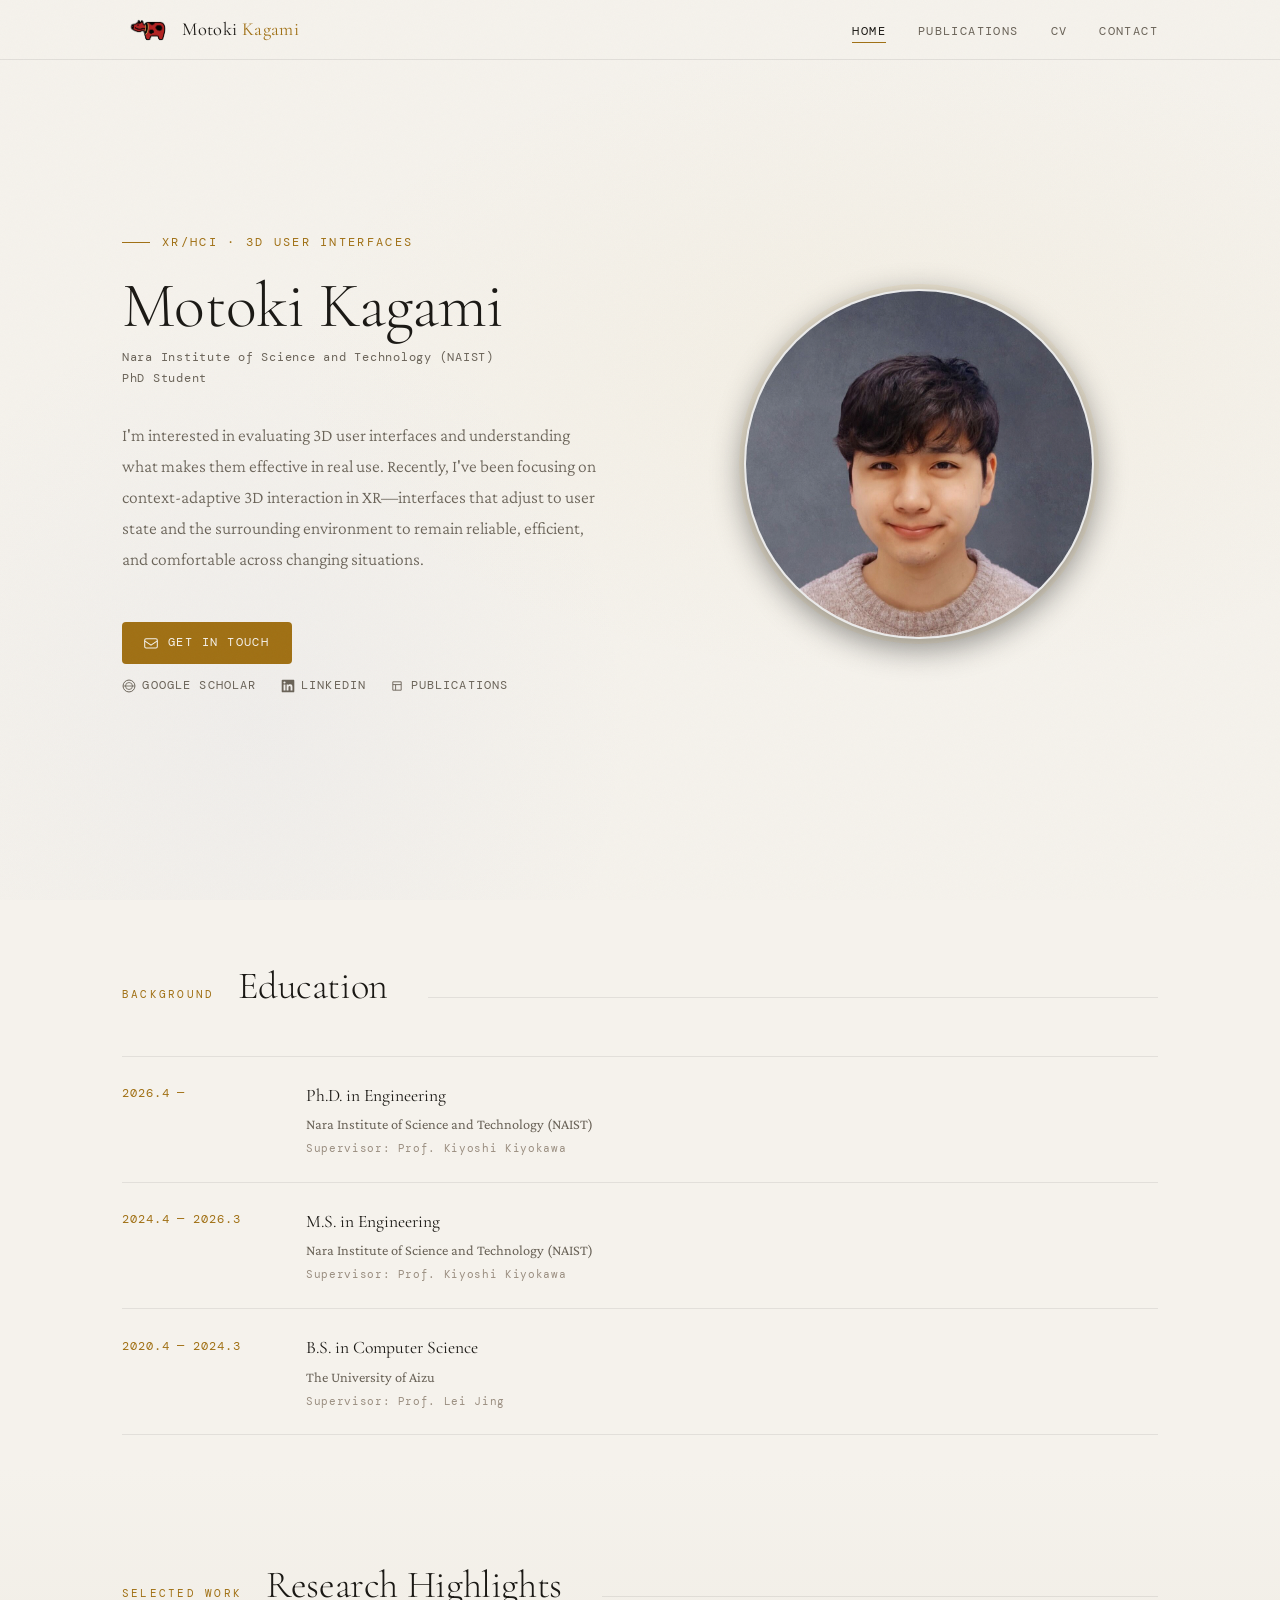
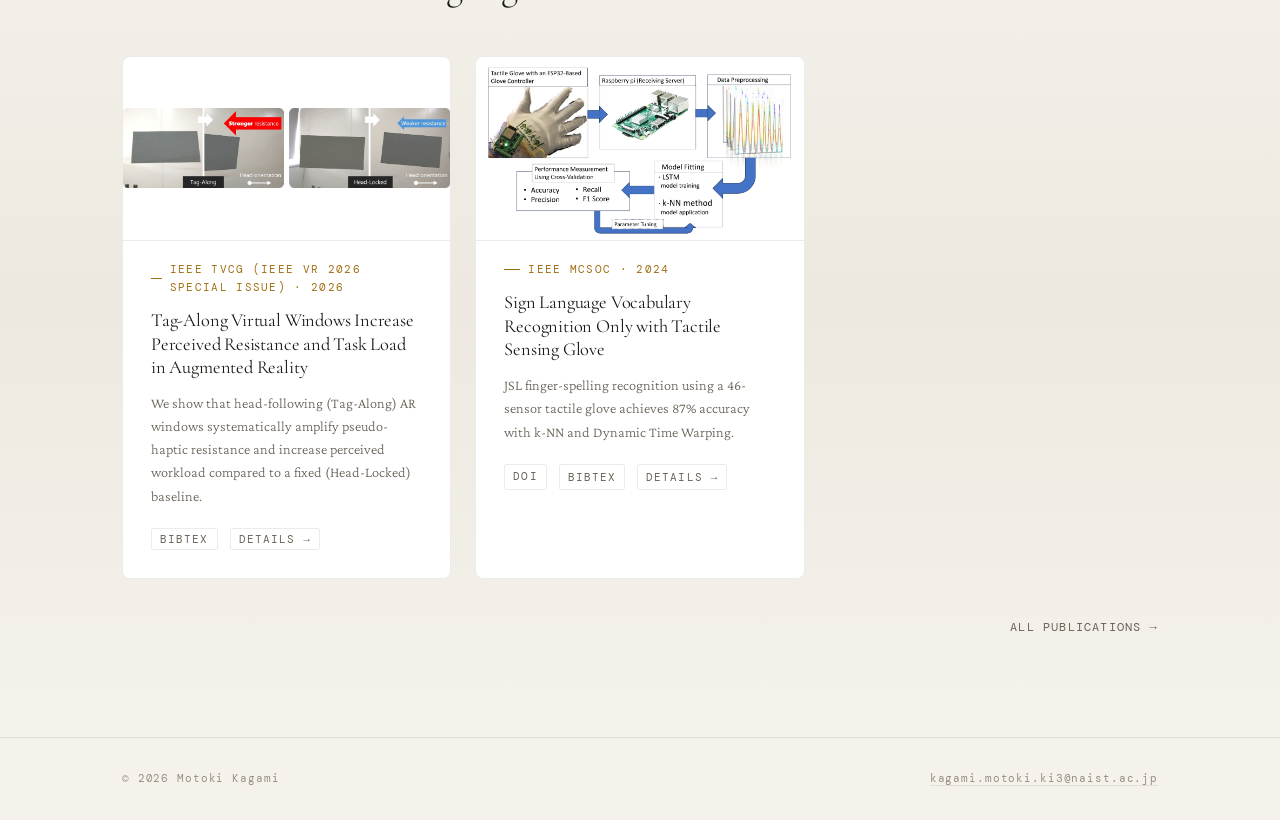
==== index.html @ 4aa6c788 "Add Education section and finalize site" ====
<!DOCTYPE html>
<html lang="en">
<head>
  <meta charset="UTF-8" />
  <meta name="viewport" content="width=device-width, initial-scale=1.0" />

  <title>Motoki Kagami | 3D UI Evaluation & Context-Adaptive XR</title>

  <!-- Primary SEO -->
  <meta
    name="description"
    content="Motoki Kagami — research interests in evaluating 3D user interfaces and designing context-adaptive interaction in XR based on user state and environment."
  />

  <!-- OGP -->
  <meta property="og:title" content="Motoki Kagami | 3D UI Evaluation & Context-Adaptive XR" />
  <meta
    property="og:description"
    content="Research interests in evaluating 3D user interfaces and designing context-adaptive interaction in XR, considering user state and environment."
  />
  <meta property="og:type" content="website" />
  <meta property="og:url" content="https://motokikagami.github.io/" />
  <meta property="og:image" content="https://motokikagami.github.io/og.png" />
  <meta property="og:site_name" content="Motoki Kagami" />

  <!-- Twitter -->
  <meta name="twitter:card" content="summary_large_image" />
  <meta name="twitter:title" content="Motoki Kagami | 3D UI & Context-Adaptive XR" />
  <meta
    name="twitter:description"
    content="3D user interface evaluation and context-adaptive interaction in XR."
  />
  <meta name="twitter:image" content="https://motokikagami.github.io/og.png" />

  <!-- Favicon -->
  <link rel="icon" href="cow_icon.png" />

  <link rel="stylesheet" href="css/style.css" />

  <style>
    /* ---- Circular portrait ---- */
    .hero-portrait-wrap {
      display: flex;
      flex-direction: column;
      align-items: center;
      gap: 1.25rem;
    }

    .portrait-circle {
      width: 350px;
      height: 350px;
      border-radius: 50%;
      overflow: hidden;
      border: 2px solid var(--c-border);
      box-shadow:
        0 0 0 5px rgba(201,168,76,0.10),
        0 8px 32px rgba(0,0,0,0.45);
      position: relative;
      background: var(--c-surface);
      flex-shrink: 0;
      transition: box-shadow 0.3s ease, transform 0.3s ease;
    }

    .portrait-circle:hover {
      box-shadow:
        0 0 0 5px rgba(201,168,76,0.25),
        0 16px 48px rgba(0,0,0,0.55);
      transform: translateY(-2px);
    }

    /* ベース顔写真 */
    .portrait-base {
      position: absolute;
      inset: 0;
      width: 100%;
      height: 100%;
      object-fit: cover;
      object-position: center 20%;
      display: block;
    }

    /* サイバーパンク overlay（マウス追従マスク） */
    .portrait-cyber {
      position: absolute;
      inset: 0;
      pointer-events: none;
      opacity: 0;
      transition: opacity 0.2s ease;
      -webkit-mask-image: radial-gradient(circle 100px at 50% 50%, black 20%, transparent 75%);
              mask-image: radial-gradient(circle 100px at 50% 50%, black 20%, transparent 75%);
    }

    .portrait-cyber img {
      width: 100%;
      height: 100%;
      object-fit: cover;
      object-position: center 20%;
      display: block;
    }

    .portrait-circle:hover .portrait-cyber {
      opacity: 1;
    }

    /* ホバー時に内側に青いグロー */
    .portrait-circle::after {
      content: '';
      position: absolute;
      inset: 0;
      border-radius: 50%;
      box-shadow: inset 0 0 0px rgba(0, 150, 255, 0.0);
      transition: box-shadow 0.3s ease;
      pointer-events: none;
      z-index: 3;
    }
    .portrait-circle:hover::after {
      box-shadow: inset 0 0 35px rgba(0, 150, 255, 0.30);
    }

    /* Placeholder（portrait.jpg 配置後は削除） */
    .portrait-placeholder {
      position: absolute;
      inset: 0;
      display: flex;
      flex-direction: column;
      align-items: center;
      justify-content: center;
      gap: 0.5rem;
      background: linear-gradient(135deg, var(--c-bg-3) 0%, var(--c-surface) 100%);
      padding: 1.5rem;
    }

    /* 名前バッジ */
    .portrait-badge {
      text-align: center;
    }

    .portrait-badge-name {
      font-family: var(--font-display);
      font-size: 1rem;
      font-weight: 400;
      color: var(--c-white);
      letter-spacing: 0.02em;
      line-height: 1.3;
    }

    .portrait-badge-role {
      font-family: var(--font-mono);
      font-size: 0.65rem;
      letter-spacing: 0.14em;
      text-transform: uppercase;
      color: var(--c-gold);
      margin-top: 0.25rem;
    }

    .hero-visual {
      display: flex;
      align-items: center;
      justify-content: center;
    }

    @media (max-width: 900px) {
      .portrait-circle {
        width: 230px;
        height: 230px;
      }
    }

    @media (prefers-reduced-motion: reduce) {
      .portrait-circle { transition: none; }
      .portrait-circle:hover { transform: none; }
      .portrait-cyber { transition: none; }
    }
  </style>
</head>
<body>

<!-- =============== NAV =============== -->
<nav class="nav" role="navigation" aria-label="Main navigation">
  <div class="nav-inner">
    <a href="index.html" class="nav-logo">
      <img src="cow_icon.png" alt="" class="nav-logo-icon" />
      Motoki&nbsp;<span>Kagami</span>
    </a>
    <ul class="nav-links" id="nav-links">
      <li><a href="index.html">Home</a></li>
      <li><a href="publications.html">Publications</a></li>
      <li><a href="cv.html">CV</a></li>
      <li><a href="contact.html">Contact</a></li>
    </ul>
    <button class="nav-menu-btn" id="nav-menu-btn" aria-label="Toggle menu" aria-expanded="false">
      <span></span><span></span><span></span>
    </button>
  </div>
</nav>

<!-- =============== HERO =============== -->
<section class="hero" aria-label="Introduction">
  <div class="hero-bg" aria-hidden="true"></div>
  <div class="container">
    <div class="hero-grid">

      <!-- LEFT: Text -->
      <div class="hero-text">
        <p class="hero-eyebrow fade-in">XR/HCI · 3D User Interfaces</p>
        <h1 class="hero-name fade-in">Motoki Kagami</h1>
        <p class="hero-affil fade-in">Nara Institute of Science and Technology (NAIST) <br> PhD Student</p>

        <p class="hero-summary fade-in">
          I'm interested in evaluating 3D user interfaces and understanding what makes them effective in real use.
          Recently, I've been focusing on context-adaptive 3D interaction in XR—interfaces that adjust to user state
          and the surrounding environment to remain reliable, efficient, and comfortable across changing situations.
        </p>

        <!-- CTA -->
        <div class="hero-cta fade-in">
          <a href="mailto:kagami.motoki.ki3@naist.ac.jp" class="cta-primary">
            <svg width="14" height="14" viewBox="0 0 20 20" fill="none" aria-hidden="true">
              <rect x="1" y="4" width="18" height="13" rx="2" stroke="currentColor" stroke-width="1.5"/>
              <path d="M1 7l9 6 9-6" stroke="currentColor" stroke-width="1.5"/>
            </svg>
            Get in touch
          </a>
          <div class="cta-secondary">
            <a href="https://scholar.google.com/citations?user=yOV3dOUAAAAJ&hl=ja" target="_blank" rel="noopener" class="cta-link">
              <svg width="14" height="14" viewBox="0 0 20 20" fill="none" aria-hidden="true">
                <circle cx="10" cy="10" r="8.5" stroke="currentColor" stroke-width="1.4"/>
                <path d="M10 5a5 5 0 0 1 0 10M10 5a5 5 0 0 0 0 10M2 10h16" stroke="currentColor" stroke-width="1.2"/>
              </svg>
              Google Scholar
            </a>
            <a href="https://www.linkedin.com/in/motoki-kagami-630957177/" target="_blank" rel="noopener" class="cta-link">
              <svg width="14" height="14" viewBox="0 0 20 20" fill="currentColor" aria-hidden="true">
                <path d="M16.338 16.338H13.67V12.16c0-.995-.017-2.277-1.387-2.277-1.39 0-1.601 1.086-1.601 2.207v4.248H8.014v-8.59h2.559v1.174h.037c.356-.675 1.227-1.387 2.526-1.387 2.703 0 3.203 1.779 3.203 4.092v4.711zM5.005 6.575a1.548 1.548 0 1 1 0-3.097 1.548 1.548 0 0 1 0 3.097zm1.337 9.763H3.667v-8.59h2.675v8.59zM17.668 1H2.328C1.595 1 1 1.581 1 2.298v15.403C1 18.418 1.595 19 2.328 19h15.34c.734 0 1.332-.582 1.332-1.299V2.298C19 1.581 18.402 1 17.668 1z"/>
              </svg>
              LinkedIn
            </a>
            <a href="publications.html" class="cta-link">
              <svg width="14" height="14" viewBox="0 0 20 20" fill="none" aria-hidden="true">
                <path d="M4 4h12v12H4zM4 8h12M8 8v8" stroke="currentColor" stroke-width="1.3"/>
              </svg>
              Publications
            </a>
          </div>
        </div>
      </div>

      <!-- RIGHT: Portrait photo (circular) -->
      <div class="hero-visual fade-in">
        <div class="hero-portrait-wrap">
          <div class="portrait-circle" id="portrait-circle">

            <!-- ベース顔写真 (portrait.jpg をルートに配置) -->
            <img
              class="portrait-base"
              src="portrait.jpg"
              alt="Motoki Kagami"
              loading="eager"
            />

            <!-- サイバーパンク overlay -->
            <div class="portrait-cyber" id="portrait-cyber" aria-hidden="true">
              <img src="cyberpank.png" alt="" loading="lazy" />
            </div>

          </div>

          
        </div>
      </div>

    </div>
  </div>
</section>

<!-- =============== EDUCATION =============== -->
<section style="padding: 4rem 0 0;" aria-labelledby="education-title">
  <div class="container">
    <div class="section-header fade-in">
      <span class="section-label">Background</span>
      <h2 class="section-title" id="education-title">Education</h2>
      <div class="section-divider" aria-hidden="true"></div>
    </div>

    <div class="edu-list fade-in">

      <div class="edu-item">
        <div class="edu-period">2026.4 —</div>
        <div class="edu-body">
          <p class="edu-degree">Ph.D. in Engineering</p>
          <p class="edu-school">Nara Institute of Science and Technology (NAIST)</p>
          <p class="edu-advisor">Supervisor: Prof. Kiyoshi Kiyokawa</p>
        </div>
      </div>

      <div class="edu-item">
        <div class="edu-period">2024.4 — 2026.3</div>
        <div class="edu-body">
          <p class="edu-degree">M.S. in Engineering</p>
          <p class="edu-school">Nara Institute of Science and Technology (NAIST)</p>
          <p class="edu-advisor">Supervisor: Prof. Kiyoshi Kiyokawa</p>
        </div>
      </div>

      <div class="edu-item">
        <div class="edu-period">2020.4 — 2024.3</div>
        <div class="edu-body">
          <p class="edu-degree">B.S. in Computer Science</p>
          <p class="edu-school">The University of Aizu</p>
          <p class="edu-advisor">Supervisor: Prof. Lei Jing</p>
        </div>
      </div>

    </div>
  </div>
</section>

<!-- =============== HIGHLIGHTS =============== -->
<section class="highlights" aria-labelledby="highlights-title">
  <div class="container">
    <div class="section-header fade-in">
      <span class="section-label">Selected Work</span>
      <h2 class="section-title" id="highlights-title">Research Highlights</h2>
      <div class="section-divider" aria-hidden="true"></div>
    </div>
    <div class="highlight-grid" id="highlights-grid" role="list">
      <!-- Dynamically rendered by home.js -->
    </div>
    <div style="text-align:right;margin-top:2rem;" class="fade-in">
      <a href="publications.html" class="cta-link" style="font-size:0.75rem">
        All publications →
      </a>
    </div>
  </div>
</section>

<!-- =============== MODAL =============== -->
<div id="modal-overlay" class="modal-overlay" role="dialog" aria-modal="true" aria-label="Publication details">
  <div id="modal" class="modal">
    <!-- Filled by JS -->
  </div>
</div>

<!-- =============== FOOTER =============== -->
<footer class="footer">
  <div class="container">
    <div class="footer-inner">
      <p class="footer-copy">© 2026 Motoki Kagami</p>
      <p class="footer-copy">
        <a href="mailto:kagami.motoki.ki3@naist.ac.jp" style="color:inherit;border-bottom:1px solid var(--c-border)">
          kagami.motoki.ki3@naist.ac.jp
        </a>
      </p>
    </div>
  </div>
</footer>

<!-- =============== SCRIPTS =============== -->
<script>
  const SITE_CONFIG = {
    name: "Motoki Kagami",
    affiliation: "Nara Institute of Science and Technology (NAIST)",
    email: "kagami.motoki.ki3@naist.ac.jp",
    scholar: "https://scholar.google.com/citations?user=yOV3dOUAAAAJ&hl=ja",
    linkedin: "https://www.linkedin.com/in/motoki-kagami-630957177/",
    twitter: "https://x.com/aizu_love_1901",
    siteUrl: "https://motokikagami.github.io/",
    ogImage: "https://motokikagami.github.io/og.png",
  };
</script>

<script>
  fetch('data/publications.json')
    .then(r => r.json())
    .then(data => {
      window.PUBLICATIONS = data;
      document.dispatchEvent(new Event('publications-loaded'));
    })
    .catch(() => {
      document.dispatchEvent(new Event('publications-loaded'));
    });
</script>

<script src="js/main.js"></script>
<script src="js/home.js"></script>

<script>
  document.addEventListener('publications-loaded', () => {
    if (typeof renderHighlights === 'function') renderHighlights();
  });
</script>

<!-- サイバーパンク hover エフェクト -->
<script>
  (function () {
    const circle = document.getElementById('portrait-circle');
    const cyber  = document.getElementById('portrait-cyber');
    if (!circle || !cyber) return;

    // prefers-reduced-motion ならエフェクトなし
    if (window.matchMedia('(prefers-reduced-motion: reduce)').matches) return;

    // ---- チューニング用パラメーター ----
    const RADIUS    = 200;  // 見える円の半径(px)。大きくすると広く見える
    const HARD_STOP =  20;  // くっきり見える中心部(%。小さいほど芯がシャープ)
    const SOFT_STOP =  75;  // ぼかしが消えるまでの範囲(%)
    // ------------------------------------

    circle.addEventListener('mousemove', (e) => {
      const rect = circle.getBoundingClientRect();
      const x = ((e.clientX - rect.left) / rect.width  * 100).toFixed(2);
      const y = ((e.clientY - rect.top)  / rect.height * 100).toFixed(2);

      const mask =
        `radial-gradient(circle ${RADIUS}px at ${x}% ${y}%, black ${HARD_STOP}%, transparent ${SOFT_STOP}%)`;
      cyber.style.webkitMaskImage = mask;
      cyber.style.maskImage       = mask;
    });

    circle.addEventListener('mouseenter', () => {
      cyber.style.opacity = '1';
    });

    circle.addEventListener('mouseleave', () => {
      cyber.style.opacity = '0';
    });
  })();
</script>

</body>
</html>
---- css/style.css ----
/* ===================================================
   RESEARCHER PORTFOLIO — DESIGN SYSTEM
   Aesthetic: Refined Academic / Editorial Luxury
   =================================================== */

@import url('https://fonts.googleapis.com/css2?family=Cormorant+Garamond:ital,wght@0,300;0,400;0,600;1,300;1,400&family=DM+Mono:wght@300;400&family=Crimson+Pro:ital,wght@0,300;0,400;0,500;1,300;1,400&display=swap');

/* ---- CSS Variables ---- */
:root {
  --c-bg:           #0d0f14;
  --c-bg-2:         #13161d;
  --c-bg-3:         #1a1e28;
  --c-surface:      #1e2330;
  --c-border:       rgba(255,255,255,0.08);
  --c-border-hover: rgba(201,168,76,0.35);
  --c-text:         #e8e4dc;
  --c-text-muted:   #8a8577;
  --c-text-dim:     #5a5650;
  --c-gold:         #c9a84c;
  --c-gold-light:   #e4c67a;
  --c-gold-dim:     rgba(201,168,76,0.15);
  --c-white:        #f5f2ec;

  --font-display:   'Cormorant Garamond', Georgia, serif;
  --font-body:      'Crimson Pro', Georgia, serif;
  --font-mono:      'DM Mono', 'Courier New', monospace;

  --radius:         4px;
  --radius-lg:      8px;
  --shadow-card:    0 2px 16px rgba(0,0,0,0.4), 0 1px 4px rgba(0,0,0,0.3);
  --shadow-card-hover: 0 12px 40px rgba(0,0,0,0.6), 0 4px 16px rgba(201,168,76,0.1);
  --transition:     0.25s cubic-bezier(0.4,0,0.2,1);

  --max-w: 1100px;
  --nav-h: 60px;
}

/* Light mode (optional toggle — defaults dark) */
@media (prefers-color-scheme: light) {
  :root {
    --c-bg:           #f5f2ec;
    --c-bg-2:         #ede9e0;
    --c-bg-3:         #e5e0d5;
    --c-surface:      #ffffff;
    --c-border:       rgba(0,0,0,0.08);
    --c-border-hover: rgba(160,112,20,0.3);
    --c-text:         #1a1814;
    --c-text-muted:   #6a6358;
    --c-text-dim:     #9a8e80;
    --c-gold:         #a07014;
    --c-gold-light:   #c49020;
    --c-gold-dim:     rgba(160,112,20,0.1);
    --c-white:        #1a1814;
    --shadow-card:    0 2px 12px rgba(0,0,0,0.08), 0 1px 3px rgba(0,0,0,0.05);
    --shadow-card-hover: 0 12px 40px rgba(0,0,0,0.12), 0 4px 16px rgba(160,112,20,0.08);
  }
}

/* ---- Reset & Base ---- */
*, *::before, *::after { box-sizing: border-box; margin: 0; padding: 0; }

html {
  scroll-behavior: smooth;
  -webkit-font-smoothing: antialiased;
  -moz-osx-font-smoothing: grayscale;
}

body {
  background-color: var(--c-bg);
  color: var(--c-text);
  font-family: var(--font-body);
  font-size: 18px;
  line-height: 1.65;
  min-height: 100vh;
}

/* Static noise texture */
body::before {
  content: '';
  position: fixed;
  inset: 0;
  pointer-events: none;
  z-index: 9999;
  opacity: 0.028;
  background-image: url("data:image/svg+xml,%3Csvg viewBox='0 0 256 256' xmlns='http://www.w3.org/2000/svg'%3E%3Cfilter id='noise'%3E%3CfeTurbulence type='fractalNoise' baseFrequency='0.9' numOctaves='4' stitchTiles='stitch'/%3E%3C/filter%3E%3Crect width='100%25' height='100%25' filter='url(%23noise)'/%3E%3C/svg%3E");
  background-size: 180px 180px;
  background-repeat: repeat;
}

img { max-width: 100%; height: auto; display: block; }
a { color: inherit; text-decoration: none; }
button { cursor: pointer; font-family: inherit; border: none; background: none; }

/* ---- Typography ---- */
h1, h2, h3, h4 {
  font-family: var(--font-display);
  font-weight: 400;
  letter-spacing: -0.01em;
  line-height: 1.15;
}
.mono { font-family: var(--font-mono); font-size: 0.75em; letter-spacing: 0.06em; }

/* ---- Layout ---- */
.container {
  width: 100%;
  max-width: var(--max-w);
  margin: 0 auto;
  padding: 0 2rem;
}

/* ---- Navigation ---- */
.nav {
  position: fixed;
  top: 0; left: 0; right: 0;
  z-index: 100;
  height: var(--nav-h);
  display: flex;
  align-items: center;
  background: rgba(13,15,20,0.82);
  backdrop-filter: blur(16px) saturate(1.4);
  -webkit-backdrop-filter: blur(16px) saturate(1.4);
  border-bottom: 1px solid var(--c-border);
  transition: background var(--transition);
}

@media (prefers-color-scheme: light) {
  .nav { background: rgba(245,242,236,0.88); }
}

.nav-inner {
  width: 100%;
  max-width: var(--max-w);
  margin: 0 auto;
  padding: 0 2rem;
  display: flex;
  align-items: center;
  justify-content: space-between;
}

.nav-logo {
  font-family: var(--font-display);
  font-size: 1.15rem;
  font-weight: 400;
  color: var(--c-text);
  letter-spacing: 0.02em;
  display: flex;        /* ← 追加 */
  align-items: center;  /* ← 追加 */
}
.nav-logo span {
  color: var(--c-gold);
}

.nav-logo-icon {
  width: 54px;
  height: 54px;
  object-fit: contain;
  vertical-align: middle;
  margin-right: 0.4rem;
  
}
.nav-links {
  display: flex;
  gap: 2rem;
  list-style: none;
}

.nav-links a {
  font-family: var(--font-mono);
  font-size: 0.72rem;
  font-weight: 400;
  letter-spacing: 0.12em;
  text-transform: uppercase;
  color: var(--c-text-muted);
  transition: color var(--transition);
  position: relative;
  padding-bottom: 2px;
}
.nav-links a::after {
  content: '';
  position: absolute;
  bottom: -2px; left: 0; right: 100%;
  height: 1px;
  background: var(--c-gold);
  transition: right var(--transition);
}
.nav-links a:hover { color: var(--c-text); }
.nav-links a:hover::after,
.nav-links a.active::after { right: 0; }
.nav-links a.active { color: var(--c-text); }

.nav-menu-btn {
  display: none;
  flex-direction: column;
  gap: 5px;
  padding: 4px;
}
.nav-menu-btn span {
  display: block;
  width: 22px; height: 1.5px;
  background: var(--c-text);
  transition: var(--transition);
}

/* ---- Hero Section ---- */
.hero {
  min-height: 100vh;
  padding-top: calc(var(--nav-h) + 4rem);
  padding-bottom: 6rem;
  display: flex;
  align-items: center;
  position: relative;
  overflow: hidden;
}

.hero-bg {
  position: absolute;
  inset: 0;
  background:
    radial-gradient(ellipse 80% 60% at 70% 40%, rgba(201,168,76,0.05) 0%, transparent 60%),
    radial-gradient(ellipse 50% 80% at 20% 80%, rgba(100,120,200,0.04) 0%, transparent 60%);
}

.hero-grid {
  display: grid;
  grid-template-columns: 1fr 1fr;
  gap: 5rem;
  align-items: center;
  width: 100%;
}

.hero-text {
  will-change: transform;
  position: relative;
  z-index: 2;
}

.hero-eyebrow {
  font-family: var(--font-mono);
  font-size: 0.72rem;
  letter-spacing: 0.2em;
  text-transform: uppercase;
  color: var(--c-gold);
  margin-bottom: 1.25rem;
  display: flex;
  align-items: center;
  gap: 0.75rem;
}
.hero-eyebrow::before {
  content: '';
  display: inline-block;
  width: 28px; height: 1px;
  background: var(--c-gold);
}

.hero-name {
  font-size: clamp(2.8rem, 5vw, 4.5rem);
  font-weight: 300;
  color: var(--c-white);
  line-height: 1.05;
  margin-bottom: 0.5rem;
}

.hero-affil {
  font-family: var(--font-mono);
  font-size: 0.78rem;
  color: var(--c-text-muted);
  letter-spacing: 0.06em;
  margin-bottom: 2rem;
}

.hero-summary {
  font-size: 1.1rem;
  color: var(--c-text-muted);
  line-height: 1.75;
  max-width: 500px;
  margin-bottom: 3rem;
  font-weight: 300;
}

.hero-cta {
  display: flex;
  flex-direction: column;
  gap: 0.75rem;
}

.cta-primary {
  display: inline-flex;
  align-items: center;
  gap: 0.6rem;
  font-family: var(--font-mono);
  font-size: 0.75rem;
  letter-spacing: 0.12em;
  text-transform: uppercase;
  color: var(--c-bg);
  background: var(--c-gold);
  padding: 0.7rem 1.4rem;
  border-radius: var(--radius);
  width: fit-content;
  transition: background var(--transition), transform var(--transition);
}
.cta-primary:hover {
  background: var(--c-gold-light);
  transform: translateY(-1px);
}

.cta-secondary {
  display: flex;
  align-items: center;
  gap: 1.5rem;
  flex-wrap: wrap;
}

.cta-link {
  display: inline-flex;
  align-items: center;
  gap: 0.4rem;
  font-family: var(--font-mono);
  font-size: 0.72rem;
  letter-spacing: 0.1em;
  text-transform: uppercase;
  color: var(--c-text-muted);
  transition: color var(--transition);
}
.cta-link:hover { color: var(--c-gold); }
.cta-link svg { width: 14px; height: 14px; flex-shrink: 0; }

.hero-visual {
  position: relative;
  will-change: transform;
  z-index: 2;
}

.hero-figure-wrap {
  position: relative;
  border-radius: var(--radius-lg);
  overflow: hidden;
  border: 1px solid var(--c-border);
  aspect-ratio: 4/3;
  background: var(--c-surface);
}

.hero-figure-wrap::before {
  content: '';
  position: absolute;
  inset: 0;
  background: linear-gradient(135deg, var(--c-gold-dim) 0%, transparent 60%);
  z-index: 1;
  border-radius: inherit;
  pointer-events: none;
}

.hero-figure-wrap img {
  width: 100%;
  height: 100%;
  object-fit: cover;
  border-radius: inherit;
}

/* Placeholder when no image */
.figure-placeholder {
  width: 100%;
  height: 100%;
  display: flex;
  flex-direction: column;
  align-items: center;
  justify-content: center;
  gap: 1.5rem;
  padding: 2rem;
  background: linear-gradient(135deg, var(--c-bg-3) 0%, var(--c-surface) 100%);
}

.figure-placeholder svg {
  opacity: 0.25;
}

.figure-caption {
  position: absolute;
  bottom: 0; left: 0; right: 0;
  padding: 0.75rem 1rem;
  font-family: var(--font-mono);
  font-size: 0.68rem;
  letter-spacing: 0.08em;
  color: var(--c-text-muted);
  background: linear-gradient(to top, rgba(13,15,20,0.85), transparent);
  z-index: 2;
}

/* ---- Section Headers ---- */
.section-header {
  display: flex;
  align-items: baseline;
  gap: 1.5rem;
  margin-bottom: 3rem;
}

.section-label {
  font-family: var(--font-mono);
  font-size: 0.7rem;
  letter-spacing: 0.2em;
  text-transform: uppercase;
  color: var(--c-gold);
}

.section-title {
  font-size: clamp(1.8rem, 3vw, 2.5rem);
  font-weight: 300;
  color: var(--c-white);
}

.section-divider {
  flex: 1;
  height: 1px;
  background: var(--c-border);
  margin-left: 1rem;
}

/* ---- Education ---- */
.edu-list {
  display: flex;
  flex-direction: column;
  border-top: 1px solid var(--c-border);
  margin-bottom: 2rem;
}

.edu-item {
  display: grid;
  grid-template-columns: 160px 1fr;
  gap: 1.5rem;
  padding: 1.5rem 0;
  border-bottom: 1px solid var(--c-border);
  align-items: start;
}

.edu-period {
  font-family: var(--font-mono);
  font-size: 0.72rem;
  letter-spacing: 0.08em;
  color: var(--c-gold);
  padding-top: 0.2rem;
}

.edu-degree {
  font-family: var(--font-display);
  font-size: 1.1rem;
  font-weight: 400;
  color: var(--c-white);
  margin-bottom: 0.2rem;
}

.edu-school {
  font-size: 0.9rem;
  color: var(--c-text-muted);
  margin-bottom: 0.2rem;
}

.edu-advisor {
  font-family: var(--font-mono);
  font-size: 0.68rem;
  letter-spacing: 0.06em;
  color: var(--c-text-dim);
}

@media (max-width: 640px) {
  .edu-item {
    grid-template-columns: 1fr;
    gap: 0.4rem;
  }
}

/* ---- Highlights Section ---- */
.highlights {
  padding: 6rem 0;
  background: linear-gradient(to bottom, transparent, var(--c-bg-2), transparent);
}

.highlight-grid {
  display: grid;
  grid-template-columns: repeat(3, 1fr);
  gap: 1.5rem;
}

.highlight-card {
  background: var(--c-surface);
  border: 1px solid var(--c-border);
  border-radius: var(--radius-lg);
  padding: 1.75rem;
  cursor: pointer;
  transition:
    transform var(--transition),
    box-shadow var(--transition),
    border-color var(--transition);
  position: relative;
  overflow: hidden;
}

/* ---- Highlight card teaser image ---- */
.card-teaser {
  width: calc(100% + 3.5rem);
  margin: -1.75rem -1.75rem 1.25rem;
  aspect-ratio: 16 / 9;
  overflow: hidden;
  border-radius: var(--radius-lg) var(--radius-lg) 0 0;
  border-bottom: 1px solid var(--c-border);
}

.card-teaser img {
  width: 100%;
  height: 100%;
  object-fit: contain;
  object-position: center 50%;
  display: block;
  transition: var(--c-surface); 
}

.highlight-card:hover .card-teaser img {
  transform: scale(1.03);
}

.highlight-card::before {
  content: '';
  position: absolute;
  top: 0; left: 0; right: 0;
  height: 2px;
  background: linear-gradient(90deg, transparent, var(--c-gold), transparent);
  opacity: 0;
  transition: opacity var(--transition);
}

.highlight-card:hover {
  transform: translateY(-4px);
  box-shadow: var(--shadow-card-hover);
  border-color: var(--c-border-hover);
}

.highlight-card:hover::before { opacity: 1; }

@media (prefers-reduced-motion: no-preference) {
  .highlight-card:hover {
    transform: translateY(-4px) rotate(0.3deg);
  }
}

.card-venue-year {
  font-family: var(--font-mono);
  font-size: 0.68rem;
  letter-spacing: 0.12em;
  text-transform: uppercase;
  color: var(--c-gold);
  margin-bottom: 0.75rem;
  display: flex;
  align-items: center;
  gap: 0.5rem;
}
.card-venue-year::before {
  content: '';
  width: 16px; height: 1px;
  background: var(--c-gold);
  display: inline-block;
}

.card-title {
  font-family: var(--font-display);
  font-size: 1.15rem;
  font-weight: 400;
  color: var(--c-white);
  line-height: 1.3;
  margin-bottom: 0.75rem;
}

.card-abstract {
  font-size: 0.9rem;
  color: var(--c-text-muted);
  line-height: 1.6;
  margin-bottom: 1.25rem;
  font-weight: 300;
}

.card-links {
  display: flex;
  gap: 0.75rem;
  flex-wrap: wrap;
}

.card-link {
  font-family: var(--font-mono);
  font-size: 0.68rem;
  letter-spacing: 0.1em;
  text-transform: uppercase;
  color: var(--c-text-muted);
  border: 1px solid var(--c-border);
  border-radius: 2px;
  padding: 0.2rem 0.5rem;
  transition: color var(--transition), border-color var(--transition), background var(--transition);
}
.card-link:hover {
  color: var(--c-gold);
  border-color: var(--c-border-hover);
  background: var(--c-gold-dim);
}

/* ---- Modal ---- */
.modal-overlay {
  position: fixed;
  inset: 0;
  background: rgba(0,0,0,0.75);
  backdrop-filter: blur(6px);
  -webkit-backdrop-filter: blur(6px);
  z-index: 200;
  display: flex;
  align-items: center;
  justify-content: center;
  padding: 2rem;
  opacity: 0;
  pointer-events: none;
  transition: opacity var(--transition);
}

.modal-overlay.open {
  opacity: 1;
  pointer-events: auto;
}

.modal {
  background: var(--c-bg-2);
  border: 1px solid var(--c-border);
  border-radius: var(--radius-lg);
  max-width: 700px;
  width: 100%;
  max-height: 88vh;
  overflow-y: auto;
  position: relative;
  transform: translateY(16px) scale(0.98);
  transition: transform var(--transition);
}

.modal-overlay.open .modal {
  transform: translateY(0) scale(1);
}

.modal-header {
  padding: 2rem 2rem 1.5rem;
  border-bottom: 1px solid var(--c-border);
  position: sticky;
  top: 0;
  background: var(--c-bg-2);
  z-index: 10;
}

.modal-venue {
  font-family: var(--font-mono);
  font-size: 0.7rem;
  letter-spacing: 0.15em;
  text-transform: uppercase;
  color: var(--c-gold);
  margin-bottom: 0.5rem;
}

.modal-title {
  font-family: var(--font-display);
  font-size: 1.5rem;
  font-weight: 400;
  color: var(--c-white);
  line-height: 1.25;
}

.modal-close {
  position: absolute;
  top: 1.25rem; right: 1.25rem;
  width: 32px; height: 32px;
  display: flex;
  align-items: center;
  justify-content: center;
  color: var(--c-text-muted);
  border-radius: var(--radius);
  transition: color var(--transition), background var(--transition);
}
.modal-close:hover {
  color: var(--c-text);
  background: var(--c-surface);
}

.modal-body {
  padding: 1.75rem 2rem 2rem;
}

.modal-section-label {
  font-family: var(--font-mono);
  font-size: 0.68rem;
  letter-spacing: 0.15em;
  text-transform: uppercase;
  color: var(--c-gold);
  margin-bottom: 0.6rem;
  margin-top: 1.5rem;
}
.modal-section-label:first-child { margin-top: 0; }

.modal-abstract {
  font-size: 0.95rem;
  color: var(--c-text-muted);
  line-height: 1.7;
  font-weight: 300;
}

.modal-bullets {
  list-style: none;
  display: flex;
  flex-direction: column;
  gap: 0.5rem;
}

.modal-bullets li {
  font-size: 0.9rem;
  color: var(--c-text-muted);
  line-height: 1.6;
  padding-left: 1.25rem;
  position: relative;
}

.modal-bullets li::before {
  content: '→';
  position: absolute;
  left: 0;
  color: var(--c-gold);
  font-size: 0.8em;
}

.modal-links {
  display: flex;
  gap: 0.75rem;
  flex-wrap: wrap;
  margin-top: 1.5rem;
  padding-top: 1.5rem;
  border-top: 1px solid var(--c-border);
}

.modal-link {
  display: inline-flex;
  align-items: center;
  gap: 0.4rem;
  font-family: var(--font-mono);
  font-size: 0.7rem;
  letter-spacing: 0.1em;
  text-transform: uppercase;
  color: var(--c-text);
  border: 1px solid var(--c-border);
  border-radius: var(--radius);
  padding: 0.45rem 0.9rem;
  transition: color var(--transition), border-color var(--transition), background var(--transition);
}

.modal-link:hover {
  color: var(--c-gold);
  border-color: var(--c-border-hover);
  background: var(--c-gold-dim);
}

.modal-link.primary {
  color: var(--c-bg);
  background: var(--c-gold);
  border-color: var(--c-gold);
}
.modal-link.primary:hover {
  background: var(--c-gold-light);
  border-color: var(--c-gold-light);
}

/* BibTeX block */
.bibtex-block {
  background: var(--c-bg);
  border: 1px solid var(--c-border);
  border-radius: var(--radius);
  padding: 1rem 1.25rem;
  font-family: var(--font-mono);
  font-size: 0.72rem;
  line-height: 1.6;
  color: var(--c-text-muted);
  white-space: pre-wrap;
  overflow-x: auto;
  margin-top: 0.5rem;
  display: none;
}

.bibtex-block.visible { display: block; }

.bibtex-copy-btn {
  font-family: var(--font-mono);
  font-size: 0.68rem;
  letter-spacing: 0.1em;
  text-transform: uppercase;
  color: var(--c-text-muted);
  border: 1px solid var(--c-border);
  border-radius: 2px;
  padding: 0.2rem 0.5rem;
  transition: all var(--transition);
}
.bibtex-copy-btn:hover {
  color: var(--c-gold);
  border-color: var(--c-border-hover);
}

/* ---- Publications Page ---- */
.pub-page {
  padding-top: calc(var(--nav-h) + 4rem);
  padding-bottom: 6rem;
  min-height: 100vh;
}

.year-group {
  margin-bottom: 3.5rem;
}

.year-label {
  font-family: var(--font-display);
  font-size: 1.5rem;
  font-weight: 300;
  color: var(--c-text-dim);
  border-bottom: 1px solid var(--c-border);
  padding-bottom: 0.5rem;
  margin-bottom: 1.5rem;
  letter-spacing: -0.01em;
}

.pub-item {
  display: grid;
  grid-template-columns: 1fr auto;
  gap: 1rem;
  align-items: start;
  padding: 1.5rem 0;
  border-bottom: 1px solid var(--c-border);
  transition: background var(--transition);
}

.pub-title {
  font-family: var(--font-display);
  font-size: 1.1rem;
  font-weight: 400;
  color: var(--c-white);
  line-height: 1.3;
  margin-bottom: 0.4rem;
}

.pub-authors {
  font-size: 0.88rem;
  color: var(--c-text-muted);
  margin-bottom: 0.3rem;
  font-style: italic;
}

.pub-authors strong {
  color: var(--c-text);
  font-style: normal;
  font-weight: 500;
}

.pub-venue {
  font-family: var(--font-mono);
  font-size: 0.7rem;
  letter-spacing: 0.1em;
  text-transform: uppercase;
  color: var(--c-gold);
}

.pub-links {
  display: flex;
  flex-direction: column;
  gap: 0.4rem;
  align-items: flex-end;
  flex-shrink: 0;
}

/* ---- CV Page ---- */
.cv-page {
  padding-top: calc(var(--nav-h) + 3rem);
  padding-bottom: 4rem;
  min-height: 100vh;
}

.cv-actions {
  display: flex;
  align-items: center;
  justify-content: space-between;
  margin-bottom: 1.5rem;
  flex-wrap: wrap;
  gap: 1rem;
}

.cv-download-btn {
  display: inline-flex;
  align-items: center;
  gap: 0.5rem;
  font-family: var(--font-mono);
  font-size: 0.75rem;
  letter-spacing: 0.1em;
  text-transform: uppercase;
  color: var(--c-bg);
  background: var(--c-gold);
  padding: 0.65rem 1.25rem;
  border-radius: var(--radius);
  transition: background var(--transition);
}
.cv-download-btn:hover { background: var(--c-gold-light); }

.cv-embed-wrap {
  border: 1px solid var(--c-border);
  border-radius: var(--radius-lg);
  overflow: hidden;
  background: var(--c-surface);
}

.cv-embed-wrap iframe {
  display: block;
  width: 100%;
  height: 82vh;
  border: none;
}

.cv-mobile-msg {
  display: none;
  padding: 3rem 2rem;
  text-align: center;
  color: var(--c-text-muted);
  font-size: 0.95rem;
}
.cv-mobile-msg .cv-download-btn { margin: 1.5rem auto 0; }

/* ---- Contact Page ---- */
.contact-page {
  padding-top: calc(var(--nav-h) + 5rem);
  padding-bottom: 6rem;
  min-height: 100vh;
}

.contact-grid {
  display: grid;
  grid-template-columns: 1fr 1fr;
  gap: 5rem;
  align-items: start;
}

.contact-intro {
  font-size: 1.05rem;
  color: var(--c-text-muted);
  line-height: 1.8;
  font-weight: 300;
  margin-top: 1.5rem;
}

.contact-list {
  list-style: none;
  display: flex;
  flex-direction: column;
  gap: 0;
}

.contact-item {
  display: grid;
  grid-template-columns: 80px 1fr;
  align-items: center;
  padding: 1.1rem 0;
  border-bottom: 1px solid var(--c-border);
  gap: 1rem;
}
.contact-item:first-child { border-top: 1px solid var(--c-border); }

.contact-label {
  font-family: var(--font-mono);
  font-size: 0.68rem;
  letter-spacing: 0.15em;
  text-transform: uppercase;
  color: var(--c-gold);
}

.contact-value {
  font-size: 0.95rem;
  color: var(--c-text);
  word-break: break-word;
}

.contact-value a {
  color: var(--c-text);
  transition: color var(--transition);
  border-bottom: 1px solid var(--c-border);
  padding-bottom: 1px;
}
.contact-value a:hover {
  color: var(--c-gold);
  border-bottom-color: var(--c-gold);
}

/* ---- Footer ---- */
.footer {
  padding: 2rem 0;
  border-top: 1px solid var(--c-border);
}

.footer-inner {
  display: flex;
  align-items: center;
  justify-content: space-between;
  gap: 1rem;
  flex-wrap: wrap;
}

.footer-copy {
  font-family: var(--font-mono);
  font-size: 0.68rem;
  letter-spacing: 0.08em;
  color: var(--c-text-dim);
}

/* ---- Fade-in animation ---- */
.fade-in {
  opacity: 0;
  transform: translateY(20px);
  transition: opacity 0.6s ease, transform 0.6s ease;
}
.fade-in.visible {
  opacity: 1;
  transform: translateY(0);
}

@media (prefers-reduced-motion: reduce) {
  .fade-in {
    opacity: 1;
    transform: none;
    transition: none;
  }
  .highlight-card:hover { transform: none; }
  .hero-text, .hero-visual { will-change: auto; }
}

/* ---- Toast ---- */
.toast {
  position: fixed;
  bottom: 2rem; right: 2rem;
  background: var(--c-surface);
  border: 1px solid var(--c-border);
  border-left: 3px solid var(--c-gold);
  border-radius: var(--radius);
  padding: 0.75rem 1.25rem;
  font-family: var(--font-mono);
  font-size: 0.72rem;
  letter-spacing: 0.08em;
  color: var(--c-text);
  z-index: 999;
  transform: translateY(12px);
  opacity: 0;
  transition: all var(--transition);
  pointer-events: none;
}
.toast.show {
  transform: translateY(0);
  opacity: 1;
}

/* ---- Responsive ---- */
@media (max-width: 900px) {
  .hero-grid {
    grid-template-columns: 1fr;
    gap: 3rem;
  }
  .hero-visual { order: -1; max-width: 460px; }
  .highlight-grid { grid-template-columns: 1fr 1fr; }
  .contact-grid { grid-template-columns: 1fr; gap: 3rem; }
}

@media (max-width: 640px) {
  .nav-links { display: none; }
  .nav-links.open {
    display: flex;
    flex-direction: column;
    position: fixed;
    top: var(--nav-h); left: 0; right: 0;
    background: var(--c-bg-2);
    border-bottom: 1px solid var(--c-border);
    padding: 1.5rem 2rem;
    gap: 1.25rem;
  }
  .nav-menu-btn { display: flex; }
  .highlight-grid { grid-template-columns: 1fr; }
  .pub-item { grid-template-columns: 1fr; }
  .pub-links { flex-direction: row; align-items: flex-start; }
  .cv-embed-wrap iframe { display: none; }
  .cv-mobile-msg { display: block; }
  .modal { margin: 1rem; max-height: calc(100vh - 2rem); }
  .modal-header, .modal-body { padding-left: 1.25rem; padding-right: 1.25rem; }
}
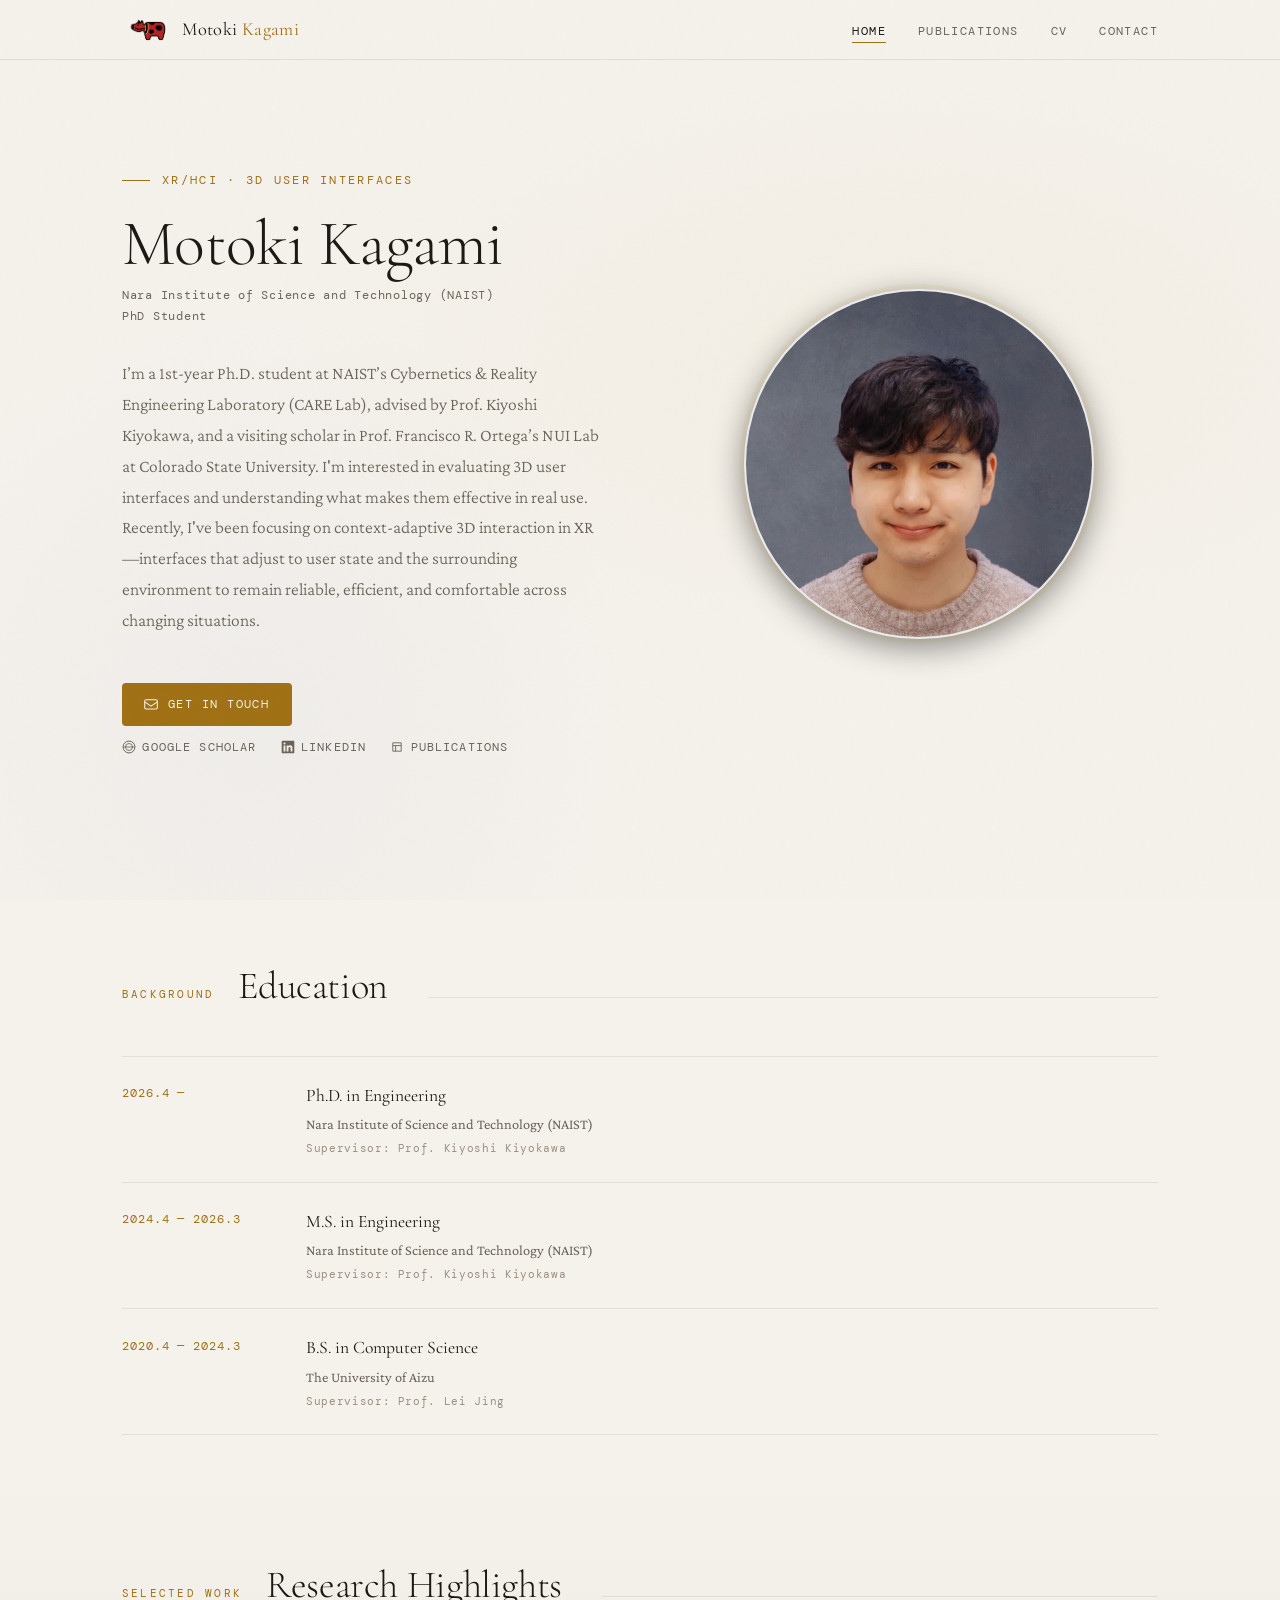
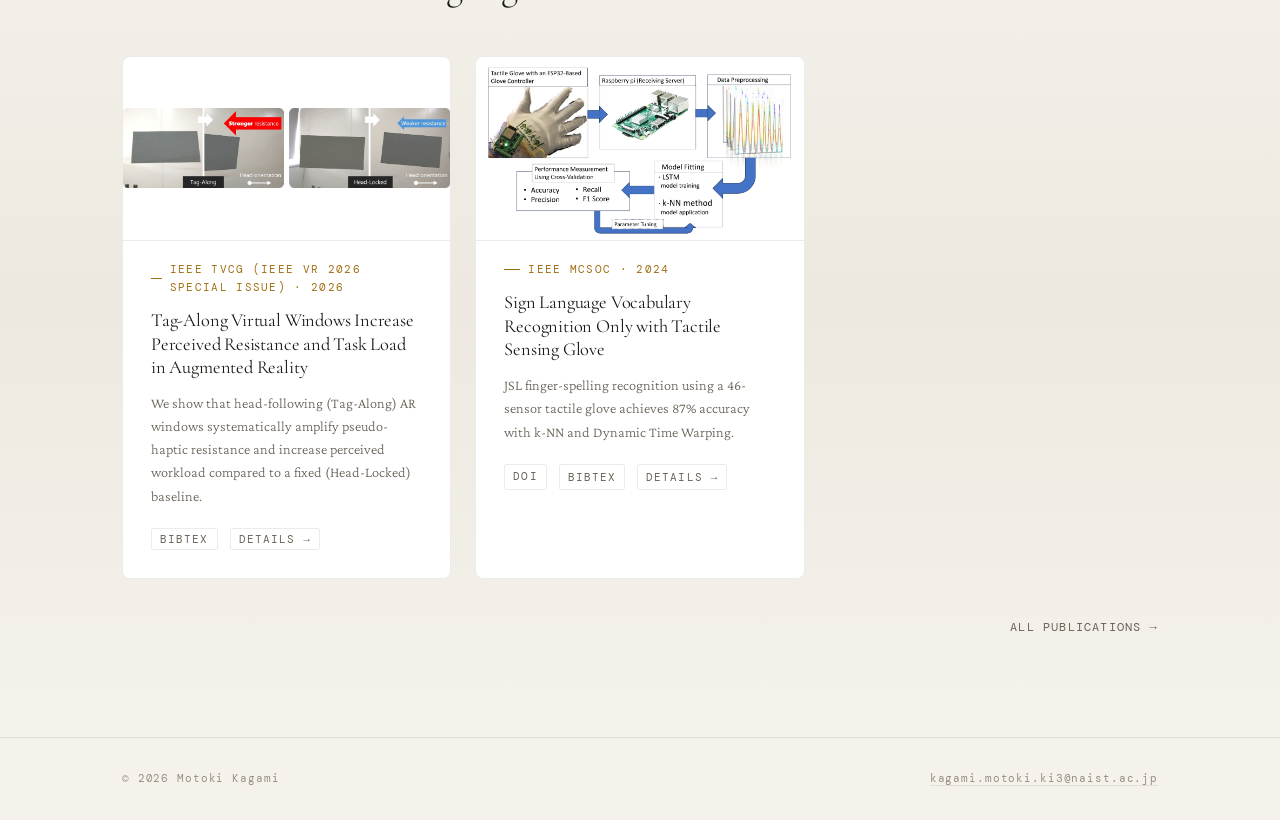
==== commit b1e3839e: "Add more Introduction Sentences" ====
--- a/index.html
+++ b/index.html
@@ -207,6 +207,8 @@
         <p class="hero-affil fade-in">Nara Institute of Science and Technology (NAIST) <br> PhD Student</p>
 
         <p class="hero-summary fade-in">
+          I’m a 1st-year Ph.D. student at NAIST’s Cybernetics & Reality Engineering Laboratory (CARE Lab), 
+          advised by Prof. Kiyoshi Kiyokawa, and a visiting scholar in Prof. Francisco R. Ortega’s NUI Lab at Colorado State University.
           I'm interested in evaluating 3D user interfaces and understanding what makes them effective in real use.
           Recently, I've been focusing on context-adaptive 3D interaction in XR—interfaces that adjust to user state
           and the surrounding environment to remain reliable, efficient, and comfortable across changing situations.
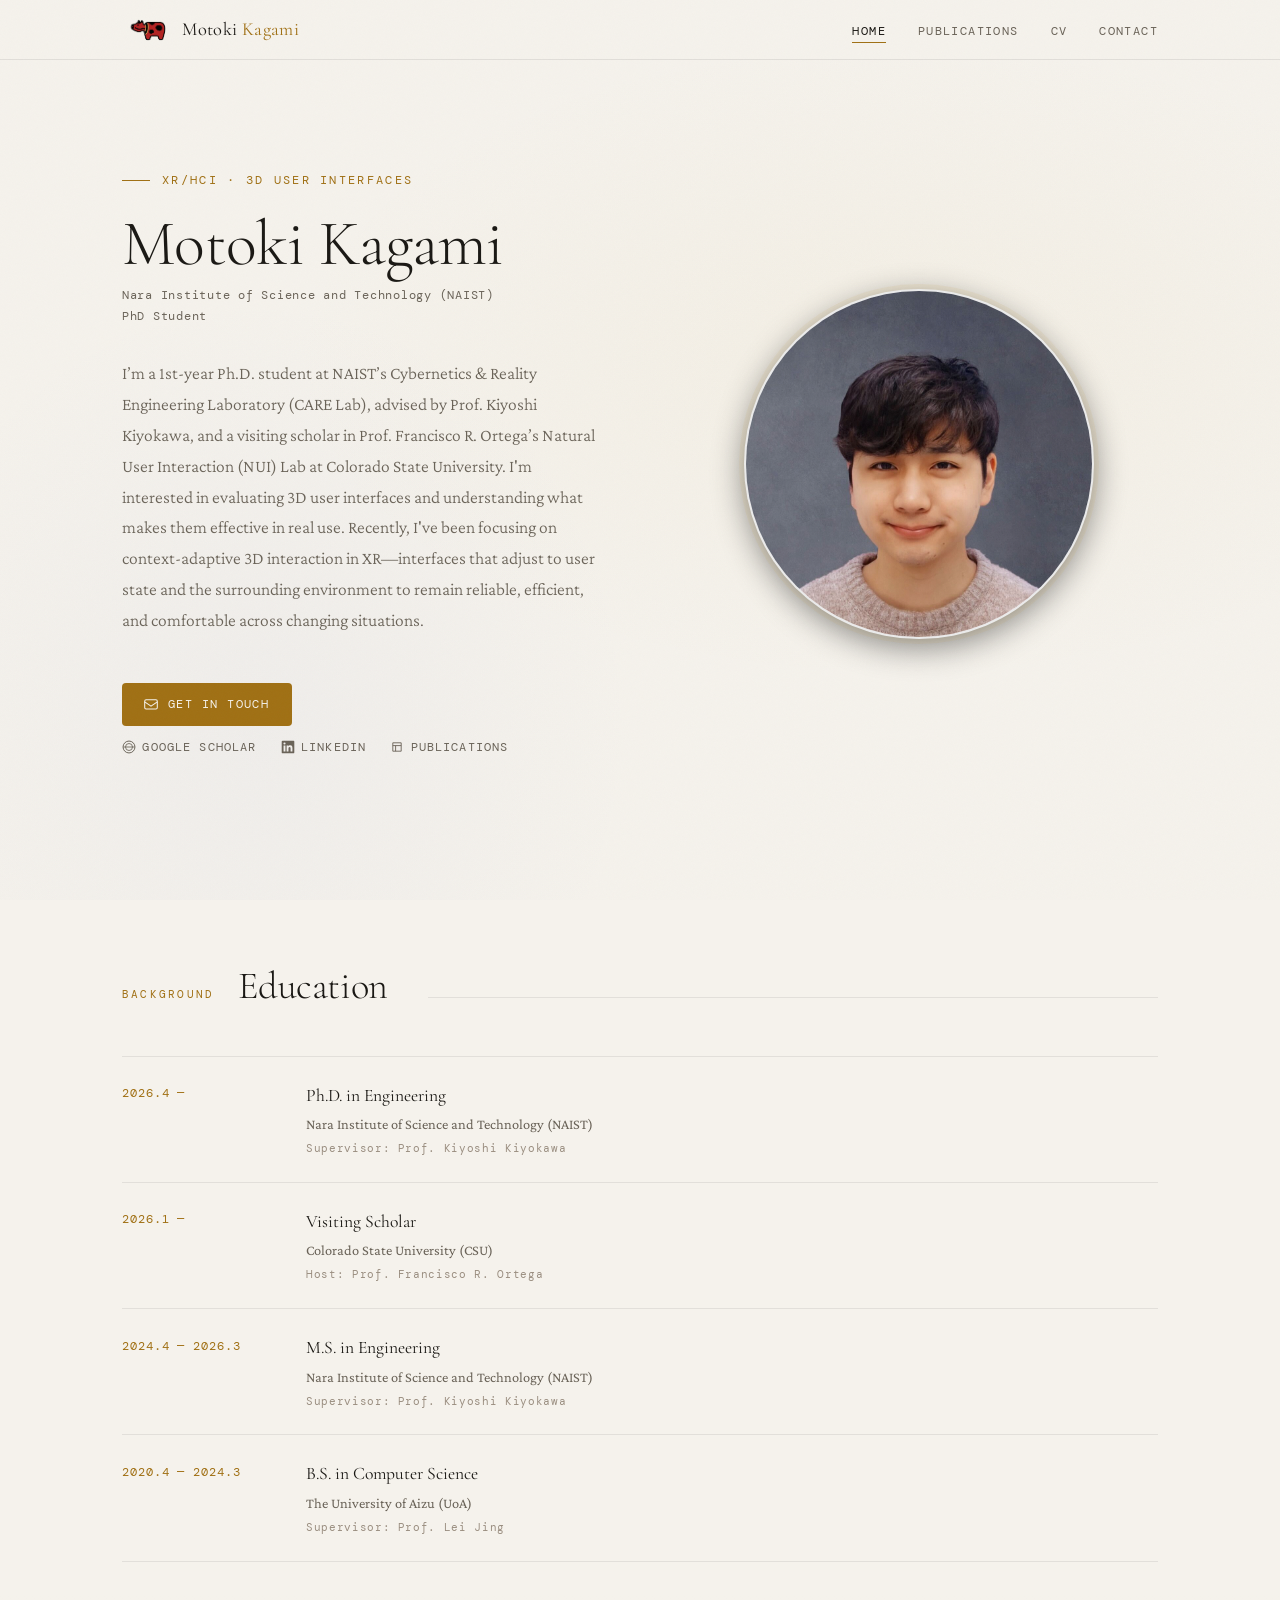
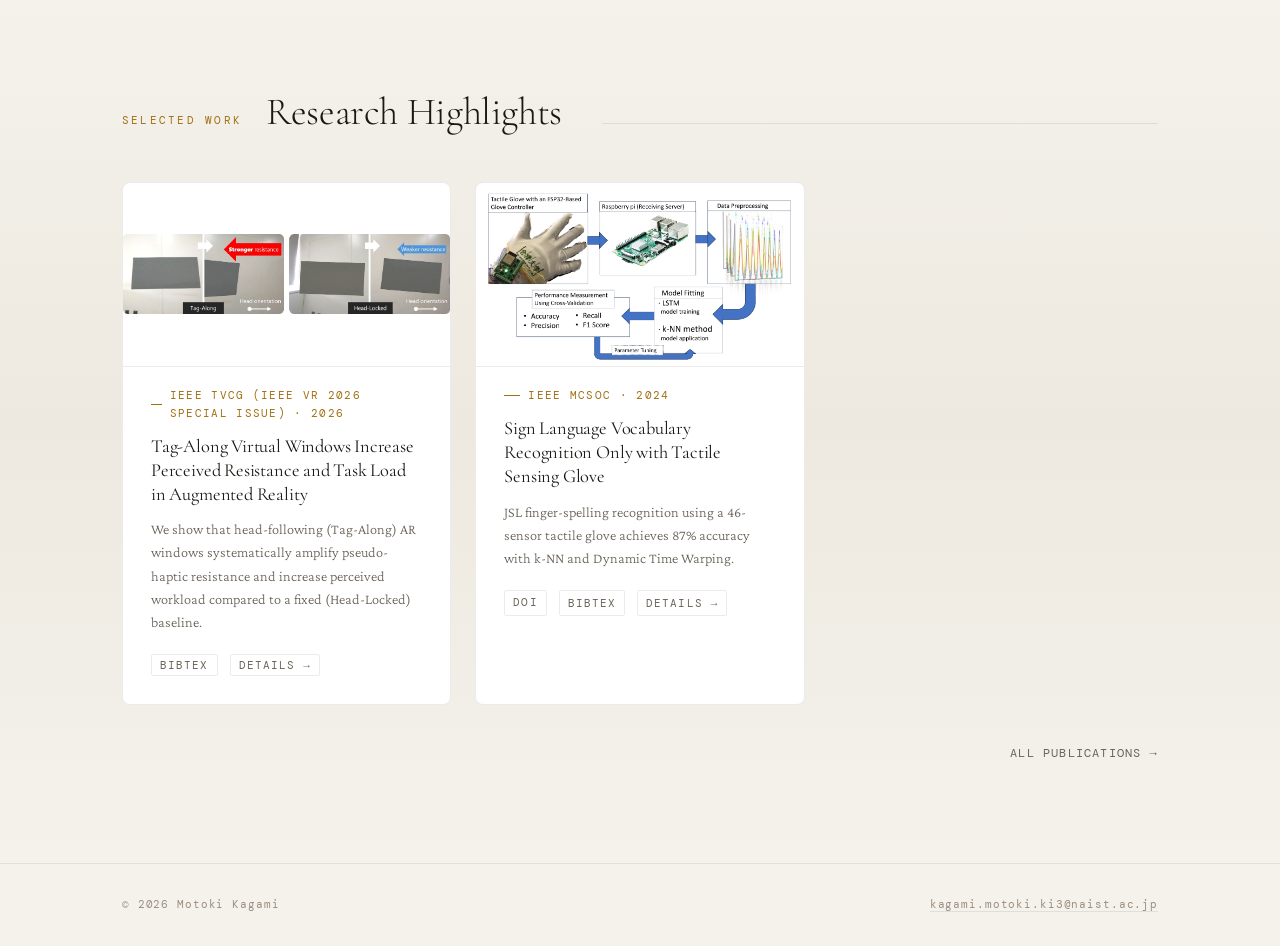
==== commit 58f48fbe: "Add Education Section about Visiting Scholar" ====
--- a/index.html
+++ b/index.html
@@ -208,7 +208,7 @@
 
         <p class="hero-summary fade-in">
           I’m a 1st-year Ph.D. student at NAIST’s Cybernetics & Reality Engineering Laboratory (CARE Lab), 
-          advised by Prof. Kiyoshi Kiyokawa, and a visiting scholar in Prof. Francisco R. Ortega’s NUI Lab at Colorado State University.
+          advised by Prof. Kiyoshi Kiyokawa, and a visiting scholar in Prof. Francisco R. Ortega’s Natural User Interaction (NUI) Lab at Colorado State University.
           I'm interested in evaluating 3D user interfaces and understanding what makes them effective in real use.
           Recently, I've been focusing on context-adaptive 3D interaction in XR—interfaces that adjust to user state
           and the surrounding environment to remain reliable, efficient, and comfortable across changing situations.
@@ -295,6 +295,15 @@
         </div>
       </div>
 
+  <div class="edu-item">
+    <div class="edu-period">2026.1 —</div>
+    <div class="edu-body">
+      <p class="edu-degree">Visiting Scholar</p>
+      <p class="edu-school">Colorado State University (CSU)</p>
+      <p class="edu-advisor">Host: Prof. Francisco R. Ortega</p>
+    </div>
+  </div>
+
       <div class="edu-item">
         <div class="edu-period">2024.4 — 2026.3</div>
         <div class="edu-body">
@@ -308,7 +317,7 @@
         <div class="edu-period">2020.4 — 2024.3</div>
         <div class="edu-body">
           <p class="edu-degree">B.S. in Computer Science</p>
-          <p class="edu-school">The University of Aizu</p>
+          <p class="edu-school">The University of Aizu (UoA)</p>
           <p class="edu-advisor">Supervisor: Prof. Lei Jing</p>
         </div>
       </div>
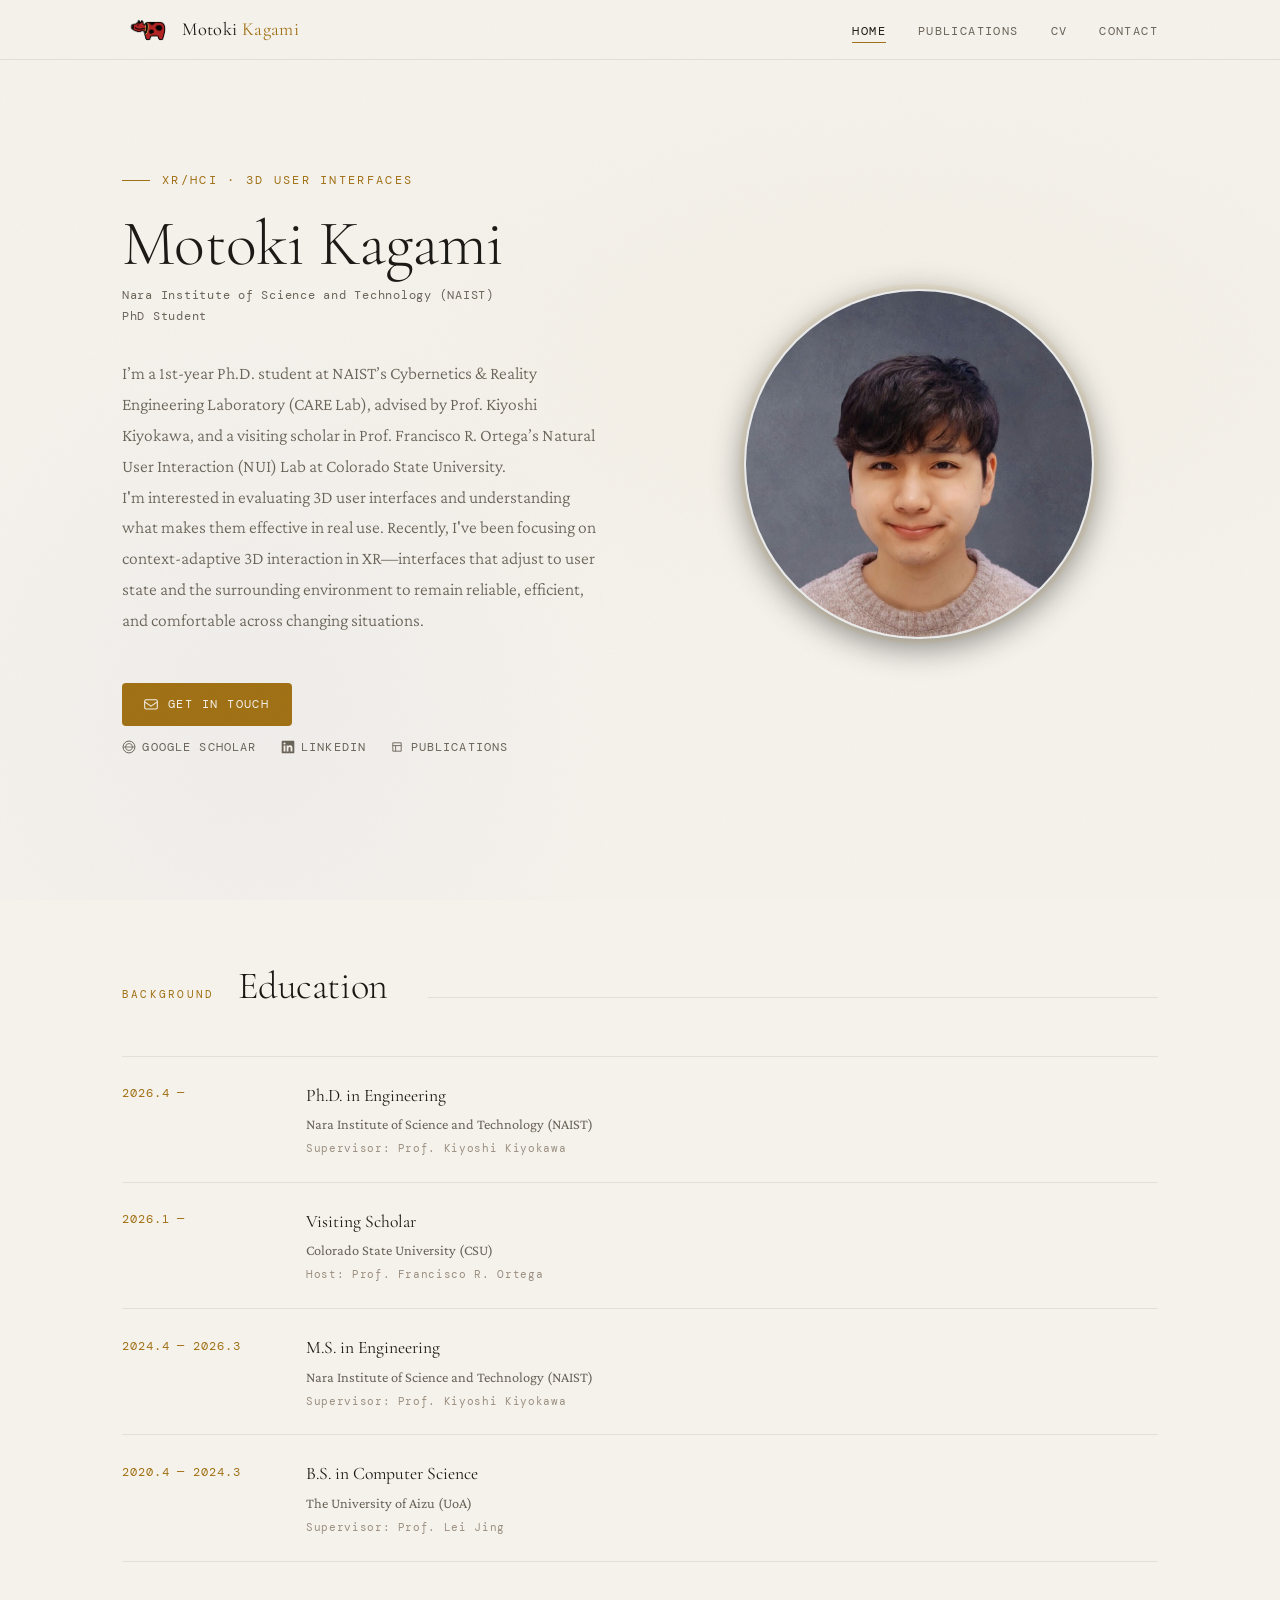
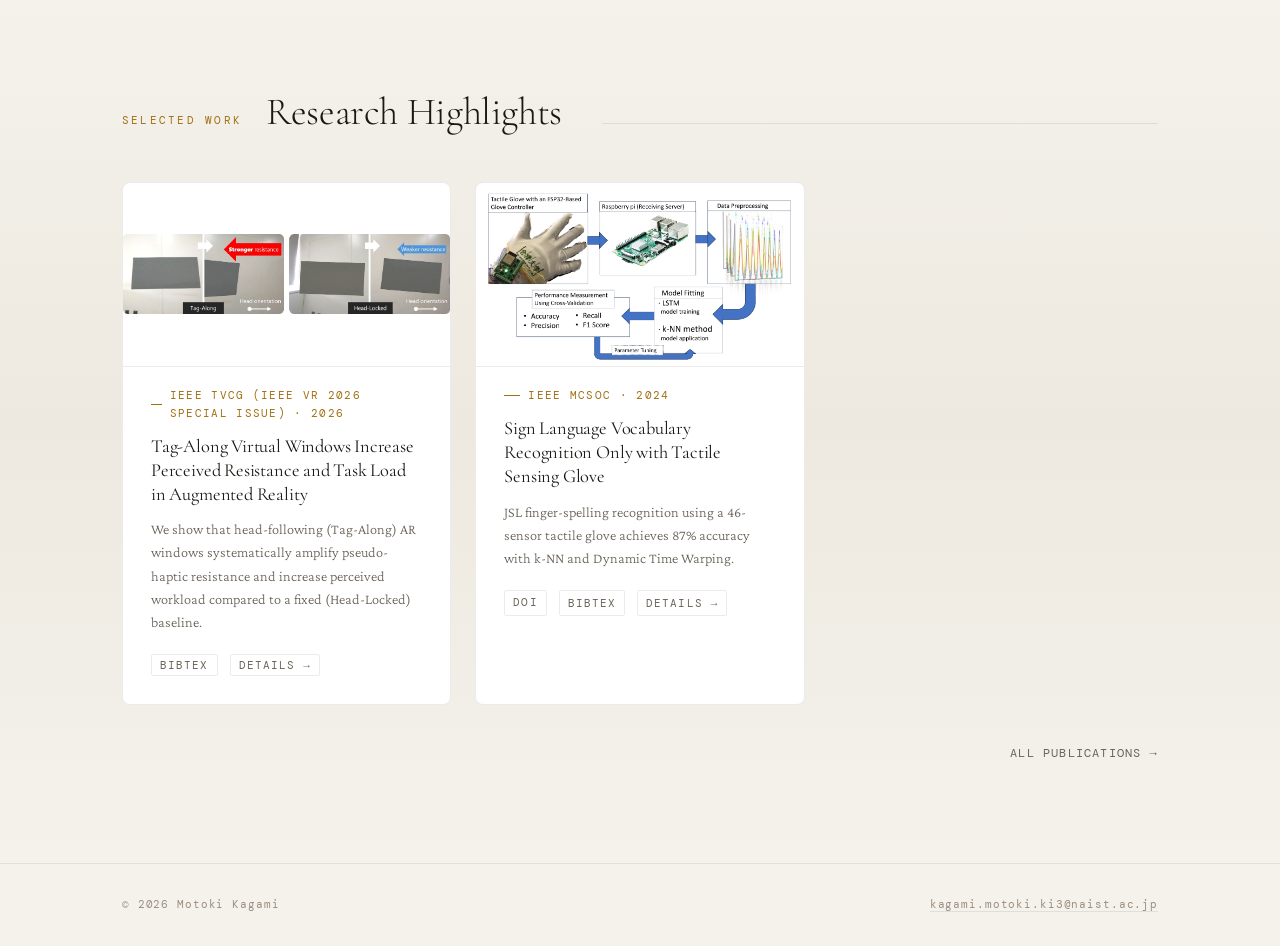
==== commit c3d18070: "Add br in Introduction" ====
--- a/index.html
+++ b/index.html
@@ -208,7 +208,7 @@
 
         <p class="hero-summary fade-in">
           I’m a 1st-year Ph.D. student at NAIST’s Cybernetics & Reality Engineering Laboratory (CARE Lab), 
-          advised by Prof. Kiyoshi Kiyokawa, and a visiting scholar in Prof. Francisco R. Ortega’s Natural User Interaction (NUI) Lab at Colorado State University.
+          advised by Prof. Kiyoshi Kiyokawa, and a visiting scholar in Prof. Francisco R. Ortega’s Natural User Interaction (NUI) Lab at Colorado State University.<br>
           I'm interested in evaluating 3D user interfaces and understanding what makes them effective in real use.
           Recently, I've been focusing on context-adaptive 3D interaction in XR—interfaces that adjust to user state
           and the surrounding environment to remain reliable, efficient, and comfortable across changing situations.
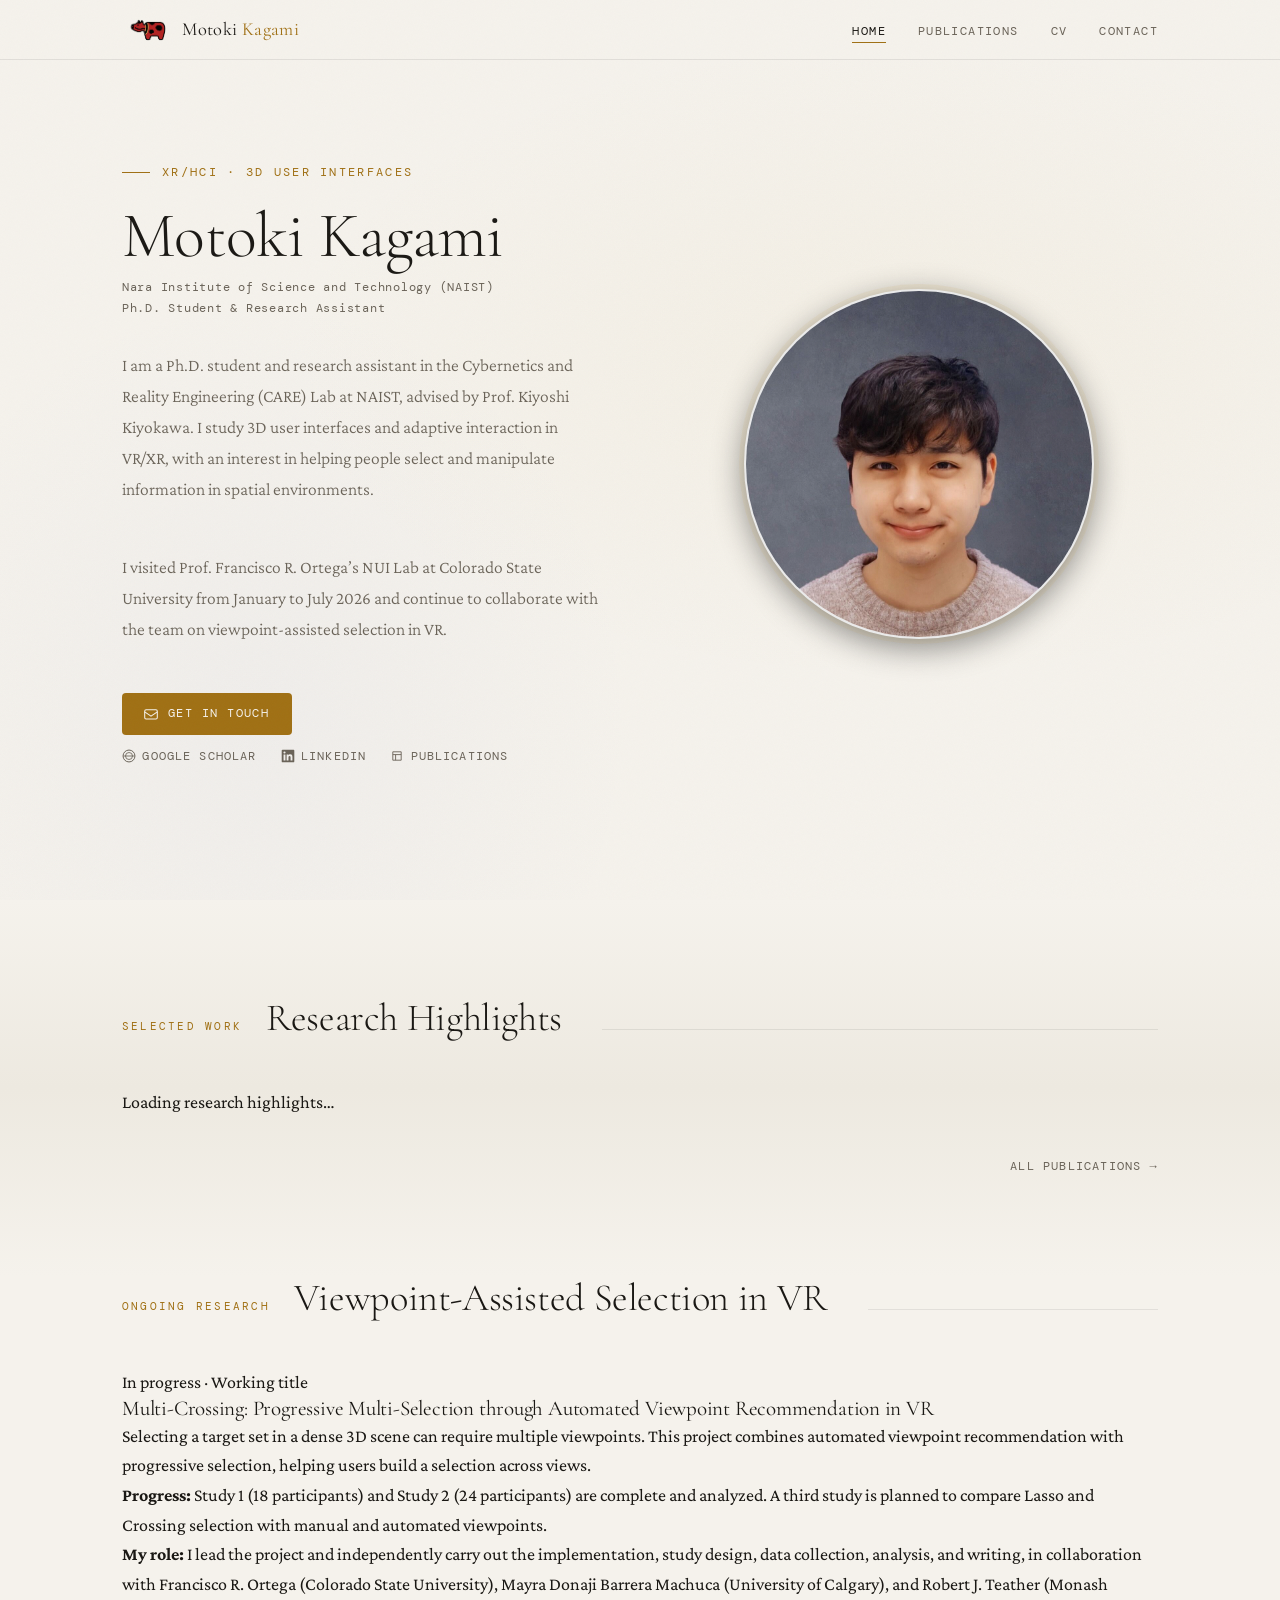
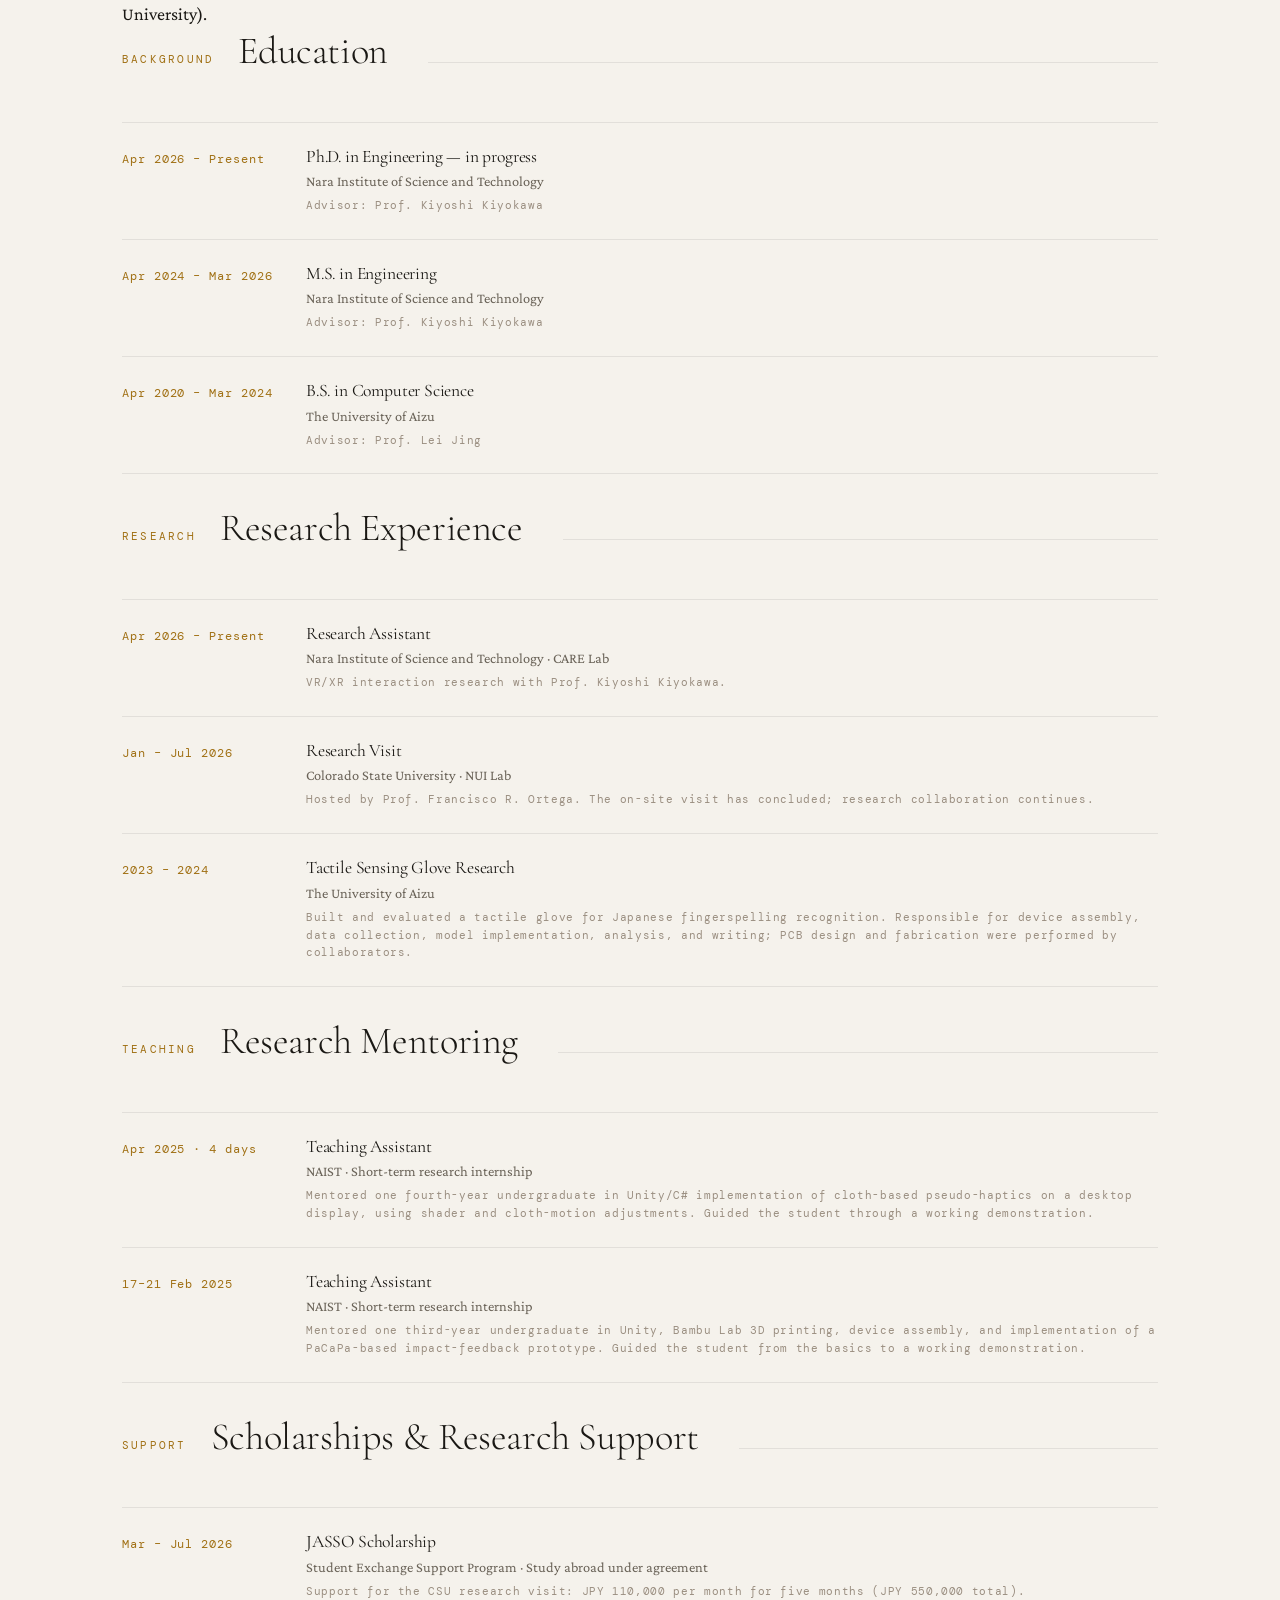
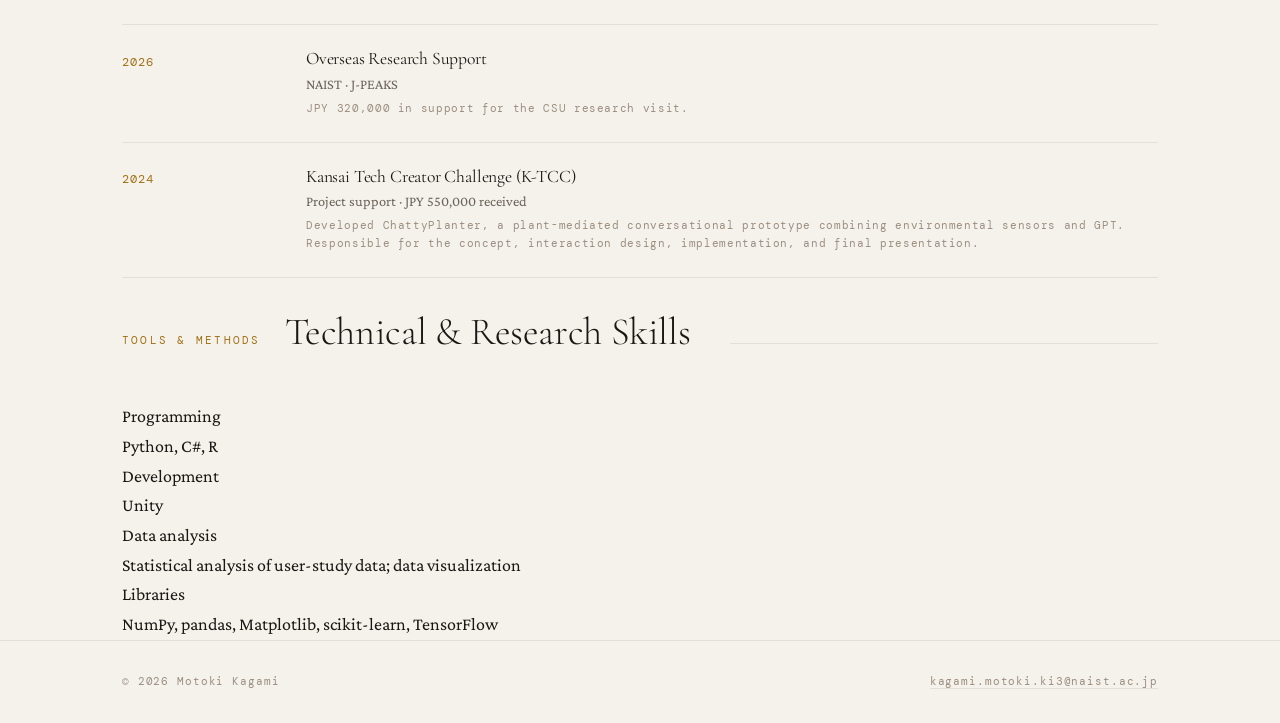
==== commit cd7507ff: "Update research profile and prepare the new CV page" ====
--- a/index.html
+++ b/index.html
@@ -19,8 +19,8 @@
     content="Research interests in evaluating 3D user interfaces and designing context-adaptive interaction in XR, considering user state and environment."
   />
   <meta property="og:type" content="website" />
-  <meta property="og:url" content="https://motokikagami.github.io/" />
-  <meta property="og:image" content="https://motokikagami.github.io/og.png" />
+  <meta property="og:url" content="https://mockey-design.github.io/motokikagami.github.io/" />
+  <meta property="og:image" content="https://mockey-design.github.io/motokikagami.github.io/portrait.jpg" />
   <meta property="og:site_name" content="Motoki Kagami" />
 
   <!-- Twitter -->
@@ -30,9 +30,10 @@
     name="twitter:description"
     content="3D user interface evaluation and context-adaptive interaction in XR."
   />
-  <meta name="twitter:image" content="https://motokikagami.github.io/og.png" />
+  <meta name="twitter:image" content="https://mockey-design.github.io/motokikagami.github.io/portrait.jpg" />
 
   <!-- Favicon -->
+  <link rel="canonical" href="https://mockey-design.github.io/motokikagami.github.io/" />
   <link rel="icon" href="cow_icon.png" />
 
   <link rel="stylesheet" href="css/style.css" />
@@ -188,12 +189,13 @@
       <li><a href="cv.html">CV</a></li>
       <li><a href="contact.html">Contact</a></li>
     </ul>
-    <button class="nav-menu-btn" id="nav-menu-btn" aria-label="Toggle menu" aria-expanded="false">
+    <button class="nav-menu-btn" id="nav-menu-btn" aria-label="Toggle menu" aria-controls="nav-links" aria-expanded="false">
       <span></span><span></span><span></span>
     </button>
   </div>
 </nav>
 
+<main>
 <!-- =============== HERO =============== -->
 <section class="hero" aria-label="Introduction">
   <div class="hero-bg" aria-hidden="true"></div>
@@ -204,14 +206,14 @@
       <div class="hero-text">
         <p class="hero-eyebrow fade-in">XR/HCI · 3D User Interfaces</p>
         <h1 class="hero-name fade-in">Motoki Kagami</h1>
-        <p class="hero-affil fade-in">Nara Institute of Science and Technology (NAIST) <br> PhD Student</p>
+        <p class="hero-affil fade-in">Nara Institute of Science and Technology (NAIST) <br> Ph.D. Student &amp; Research Assistant</p>
 
         <p class="hero-summary fade-in">
-          I’m a 1st-year Ph.D. student at NAIST’s Cybernetics & Reality Engineering Laboratory (CARE Lab), 
-          advised by Prof. Kiyoshi Kiyokawa, and a visiting scholar in Prof. Francisco R. Ortega’s Natural User Interaction (NUI) Lab at Colorado State University.<br>
-          I'm interested in evaluating 3D user interfaces and understanding what makes them effective in real use.
-          Recently, I've been focusing on context-adaptive 3D interaction in XR—interfaces that adjust to user state
-          and the surrounding environment to remain reliable, efficient, and comfortable across changing situations.
+          I am a Ph.D. student and research assistant in the Cybernetics and Reality Engineering (CARE) Lab at NAIST, advised by Prof. Kiyoshi Kiyokawa.
+          I study 3D user interfaces and adaptive interaction in VR/XR, with an interest in helping people select and manipulate information in spatial environments.
+        </p>
+        <p class="hero-summary fade-in">
+          I visited Prof. Francisco R. Ortega’s NUI Lab at Colorado State University from January to July 2026 and continue to collaborate with the team on viewpoint-assisted selection in VR.
         </p>
 
         <!-- CTA -->
@@ -275,57 +277,6 @@
   </div>
 </section>
 
-<!-- =============== EDUCATION =============== -->
-<section style="padding: 4rem 0 0;" aria-labelledby="education-title">
-  <div class="container">
-    <div class="section-header fade-in">
-      <span class="section-label">Background</span>
-      <h2 class="section-title" id="education-title">Education</h2>
-      <div class="section-divider" aria-hidden="true"></div>
-    </div>
-
-    <div class="edu-list fade-in">
-
-      <div class="edu-item">
-        <div class="edu-period">2026.4 —</div>
-        <div class="edu-body">
-          <p class="edu-degree">Ph.D. in Engineering</p>
-          <p class="edu-school">Nara Institute of Science and Technology (NAIST)</p>
-          <p class="edu-advisor">Supervisor: Prof. Kiyoshi Kiyokawa</p>
-        </div>
-      </div>
-
-  <div class="edu-item">
-    <div class="edu-period">2026.1 —</div>
-    <div class="edu-body">
-      <p class="edu-degree">Visiting Scholar</p>
-      <p class="edu-school">Colorado State University (CSU)</p>
-      <p class="edu-advisor">Host: Prof. Francisco R. Ortega</p>
-    </div>
-  </div>
-
-      <div class="edu-item">
-        <div class="edu-period">2024.4 — 2026.3</div>
-        <div class="edu-body">
-          <p class="edu-degree">M.S. in Engineering</p>
-          <p class="edu-school">Nara Institute of Science and Technology (NAIST)</p>
-          <p class="edu-advisor">Supervisor: Prof. Kiyoshi Kiyokawa</p>
-        </div>
-      </div>
-
-      <div class="edu-item">
-        <div class="edu-period">2020.4 — 2024.3</div>
-        <div class="edu-body">
-          <p class="edu-degree">B.S. in Computer Science</p>
-          <p class="edu-school">The University of Aizu (UoA)</p>
-          <p class="edu-advisor">Supervisor: Prof. Lei Jing</p>
-        </div>
-      </div>
-
-    </div>
-  </div>
-</section>
-
 <!-- =============== HIGHLIGHTS =============== -->
 <section class="highlights" aria-labelledby="highlights-title">
   <div class="container">
@@ -334,8 +285,8 @@
       <h2 class="section-title" id="highlights-title">Research Highlights</h2>
       <div class="section-divider" aria-hidden="true"></div>
     </div>
-    <div class="highlight-grid" id="highlights-grid" role="list">
-      <!-- Dynamically rendered by home.js -->
+    <div class="highlight-grid" id="highlights-grid">
+      <p class="loading-message">Loading research highlights…</p>
     </div>
     <div style="text-align:right;margin-top:2rem;" class="fade-in">
       <a href="publications.html" class="cta-link" style="font-size:0.75rem">
@@ -345,8 +296,171 @@
   </div>
 </section>
 
+<section class="background-section" aria-labelledby="ongoing-title">
+  <div class="container">
+    <div class="section-header fade-in">
+      <span class="section-label">Ongoing research</span>
+      <h2 class="section-title" id="ongoing-title">Viewpoint-Assisted Selection in VR</h2>
+      <div class="section-divider" aria-hidden="true"></div>
+    </div>
+    <article class="ongoing-card fade-in">
+  <p class="research-status">In progress · Working title</p>
+  <h3>Multi-Crossing: Progressive Multi-Selection through Automated Viewpoint Recommendation in VR</h3>
+  <p>Selecting a target set in a dense 3D scene can require multiple viewpoints. This project combines automated viewpoint recommendation with progressive selection, helping users build a selection across views.</p>
+  <p><strong>Progress:</strong> Study 1 (18 participants) and Study 2 (24 participants) are complete and analyzed. A third study is planned to compare Lasso and Crossing selection with manual and automated viewpoints.</p>
+  <p><strong>My role:</strong> I lead the project and independently carry out the implementation, study design, data collection, analysis, and writing, in collaboration with Francisco R. Ortega (Colorado State University), Mayra Donaji Barrera Machuca (University of Calgary), and Robert J. Teather (Monash University).</p>
+</article>
+  </div>
+</section>
+
+<section class="background-section" aria-labelledby="education-title">
+  <div class="container">
+    <div class="section-header fade-in">
+      <span class="section-label">Background</span>
+      <h2 class="section-title" id="education-title">Education</h2>
+      <div class="section-divider" aria-hidden="true"></div>
+    </div>
+    <div class="edu-list fade-in"><div class="edu-item">
+  <div class="edu-period">Apr 2026 – Present</div>
+  <div class="edu-body">
+    <h3 class="edu-degree">Ph.D. in Engineering — in progress</h3>
+    <p class="edu-school">Nara Institute of Science and Technology</p>
+    <p class="edu-advisor">Advisor: Prof. Kiyoshi Kiyokawa</p>
+  </div>
+</div>
+<div class="edu-item">
+  <div class="edu-period">Apr 2024 – Mar 2026</div>
+  <div class="edu-body">
+    <h3 class="edu-degree">M.S. in Engineering</h3>
+    <p class="edu-school">Nara Institute of Science and Technology</p>
+    <p class="edu-advisor">Advisor: Prof. Kiyoshi Kiyokawa</p>
+  </div>
+</div>
+<div class="edu-item">
+  <div class="edu-period">Apr 2020 – Mar 2024</div>
+  <div class="edu-body">
+    <h3 class="edu-degree">B.S. in Computer Science</h3>
+    <p class="edu-school">The University of Aizu</p>
+    <p class="edu-advisor">Advisor: Prof. Lei Jing</p>
+  </div>
+</div></div>
+  </div>
+</section>
+
+<section class="background-section" aria-labelledby="experience-title">
+  <div class="container">
+    <div class="section-header fade-in">
+      <span class="section-label">Research</span>
+      <h2 class="section-title" id="experience-title">Research Experience</h2>
+      <div class="section-divider" aria-hidden="true"></div>
+    </div>
+    <div class="edu-list fade-in"><div class="edu-item">
+  <div class="edu-period">Apr 2026 – Present</div>
+  <div class="edu-body">
+    <h3 class="edu-degree">Research Assistant</h3>
+    <p class="edu-school">Nara Institute of Science and Technology · CARE Lab</p>
+    <p class="edu-advisor">VR/XR interaction research with Prof. Kiyoshi Kiyokawa.</p>
+  </div>
+</div>
+<div class="edu-item">
+  <div class="edu-period">Jan – Jul 2026</div>
+  <div class="edu-body">
+    <h3 class="edu-degree">Research Visit</h3>
+    <p class="edu-school">Colorado State University · NUI Lab</p>
+    <p class="edu-advisor">Hosted by Prof. Francisco R. Ortega. The on-site visit has concluded; research collaboration continues.</p>
+  </div>
+</div>
+<div class="edu-item">
+  <div class="edu-period">2023 – 2024</div>
+  <div class="edu-body">
+    <h3 class="edu-degree">Tactile Sensing Glove Research</h3>
+    <p class="edu-school">The University of Aizu</p>
+    <p class="edu-advisor">Built and evaluated a tactile glove for Japanese fingerspelling recognition. Responsible for device assembly, data collection, model implementation, analysis, and writing; PCB design and fabrication were performed by collaborators.</p>
+  </div>
+</div></div>
+  </div>
+</section>
+
+<section class="background-section" aria-labelledby="teaching-title">
+  <div class="container">
+    <div class="section-header fade-in">
+      <span class="section-label">Teaching</span>
+      <h2 class="section-title" id="teaching-title">Research Mentoring</h2>
+      <div class="section-divider" aria-hidden="true"></div>
+    </div>
+    <div class="edu-list fade-in"><div class="edu-item">
+  <div class="edu-period">Apr 2025 · 4 days</div>
+  <div class="edu-body">
+    <h3 class="edu-degree">Teaching Assistant</h3>
+    <p class="edu-school">NAIST · Short-term research internship</p>
+    <p class="edu-advisor">Mentored one fourth-year undergraduate in Unity/C# implementation of cloth-based pseudo-haptics on a desktop display, using shader and cloth-motion adjustments. Guided the student through a working demonstration.</p>
+  </div>
+</div>
+<div class="edu-item">
+  <div class="edu-period">17–21 Feb 2025</div>
+  <div class="edu-body">
+    <h3 class="edu-degree">Teaching Assistant</h3>
+    <p class="edu-school">NAIST · Short-term research internship</p>
+    <p class="edu-advisor">Mentored one third-year undergraduate in Unity, Bambu Lab 3D printing, device assembly, and implementation of a PaCaPa-based impact-feedback prototype. Guided the student from the basics to a working demonstration.</p>
+  </div>
+</div></div>
+  </div>
+</section>
+
+<section class="background-section" aria-labelledby="support-title">
+  <div class="container">
+    <div class="section-header fade-in">
+      <span class="section-label">Support</span>
+      <h2 class="section-title" id="support-title">Scholarships &amp; Research Support</h2>
+      <div class="section-divider" aria-hidden="true"></div>
+    </div>
+    <div class="edu-list fade-in"><div class="edu-item">
+  <div class="edu-period">Mar – Jul 2026</div>
+  <div class="edu-body">
+    <h3 class="edu-degree">JASSO Scholarship</h3>
+    <p class="edu-school">Student Exchange Support Program · Study abroad under agreement</p>
+    <p class="edu-advisor">Support for the CSU research visit: JPY 110,000 per month for five months (JPY 550,000 total).</p>
+  </div>
+</div>
+<div class="edu-item">
+  <div class="edu-period">2026</div>
+  <div class="edu-body">
+    <h3 class="edu-degree">Overseas Research Support</h3>
+    <p class="edu-school">NAIST · J-PEAKS</p>
+    <p class="edu-advisor">JPY 320,000 in support for the CSU research visit.</p>
+  </div>
+</div>
+<div class="edu-item">
+  <div class="edu-period">2024</div>
+  <div class="edu-body">
+    <h3 class="edu-degree">Kansai Tech Creator Challenge (K-TCC)</h3>
+    <p class="edu-school">Project support · JPY 550,000 received</p>
+    <p class="edu-advisor">Developed ChattyPlanter, a plant-mediated conversational prototype combining environmental sensors and GPT. Responsible for the concept, interaction design, implementation, and final presentation.</p>
+  </div>
+</div></div>
+  </div>
+</section>
+
+<section class="background-section" aria-labelledby="skills-title">
+  <div class="container">
+    <div class="section-header fade-in">
+      <span class="section-label">Tools &amp; methods</span>
+      <h2 class="section-title" id="skills-title">Technical &amp; Research Skills</h2>
+      <div class="section-divider" aria-hidden="true"></div>
+    </div>
+    <dl class="skills-list fade-in">
+  <div><dt>Programming</dt><dd>Python, C#, R</dd></div>
+  <div><dt>Development</dt><dd>Unity</dd></div>
+  <div><dt>Data analysis</dt><dd>Statistical analysis of user-study data; data visualization</dd></div>
+  <div><dt>Libraries</dt><dd>NumPy, pandas, Matplotlib, scikit-learn, TensorFlow</dd></div>
+</dl>
+  </div>
+</section>
+
+</main>
+
 <!-- =============== MODAL =============== -->
-<div id="modal-overlay" class="modal-overlay" role="dialog" aria-modal="true" aria-label="Publication details">
+<div id="modal-overlay" class="modal-overlay" role="dialog" aria-modal="true" aria-labelledby="modal-title" hidden>
   <div id="modal" class="modal">
     <!-- Filled by JS -->
   </div>
@@ -367,39 +481,12 @@
 </footer>
 
 <!-- =============== SCRIPTS =============== -->
-<script>
-  const SITE_CONFIG = {
-    name: "Motoki Kagami",
-    affiliation: "Nara Institute of Science and Technology (NAIST)",
-    email: "kagami.motoki.ki3@naist.ac.jp",
-    scholar: "https://scholar.google.com/citations?user=yOV3dOUAAAAJ&hl=ja",
-    linkedin: "https://www.linkedin.com/in/motoki-kagami-630957177/",
-    twitter: "https://x.com/aizu_love_1901",
-    siteUrl: "https://motokikagami.github.io/",
-    ogImage: "https://motokikagami.github.io/og.png",
-  };
-</script>
-
-<script>
-  fetch('data/publications.json')
-    .then(r => r.json())
-    .then(data => {
-      window.PUBLICATIONS = data;
-      document.dispatchEvent(new Event('publications-loaded'));
-    })
-    .catch(() => {
-      document.dispatchEvent(new Event('publications-loaded'));
-    });
-</script>
+<script src="js/config.js"></script>
 
 <script src="js/main.js"></script>
 <script src="js/home.js"></script>
 
-<script>
-  document.addEventListener('publications-loaded', () => {
-    if (typeof renderHighlights === 'function') renderHighlights();
-  });
-</script>
+<script src="js/load-publications.js"></script>
 
 <!-- サイバーパンク hover エフェクト -->
 <script>
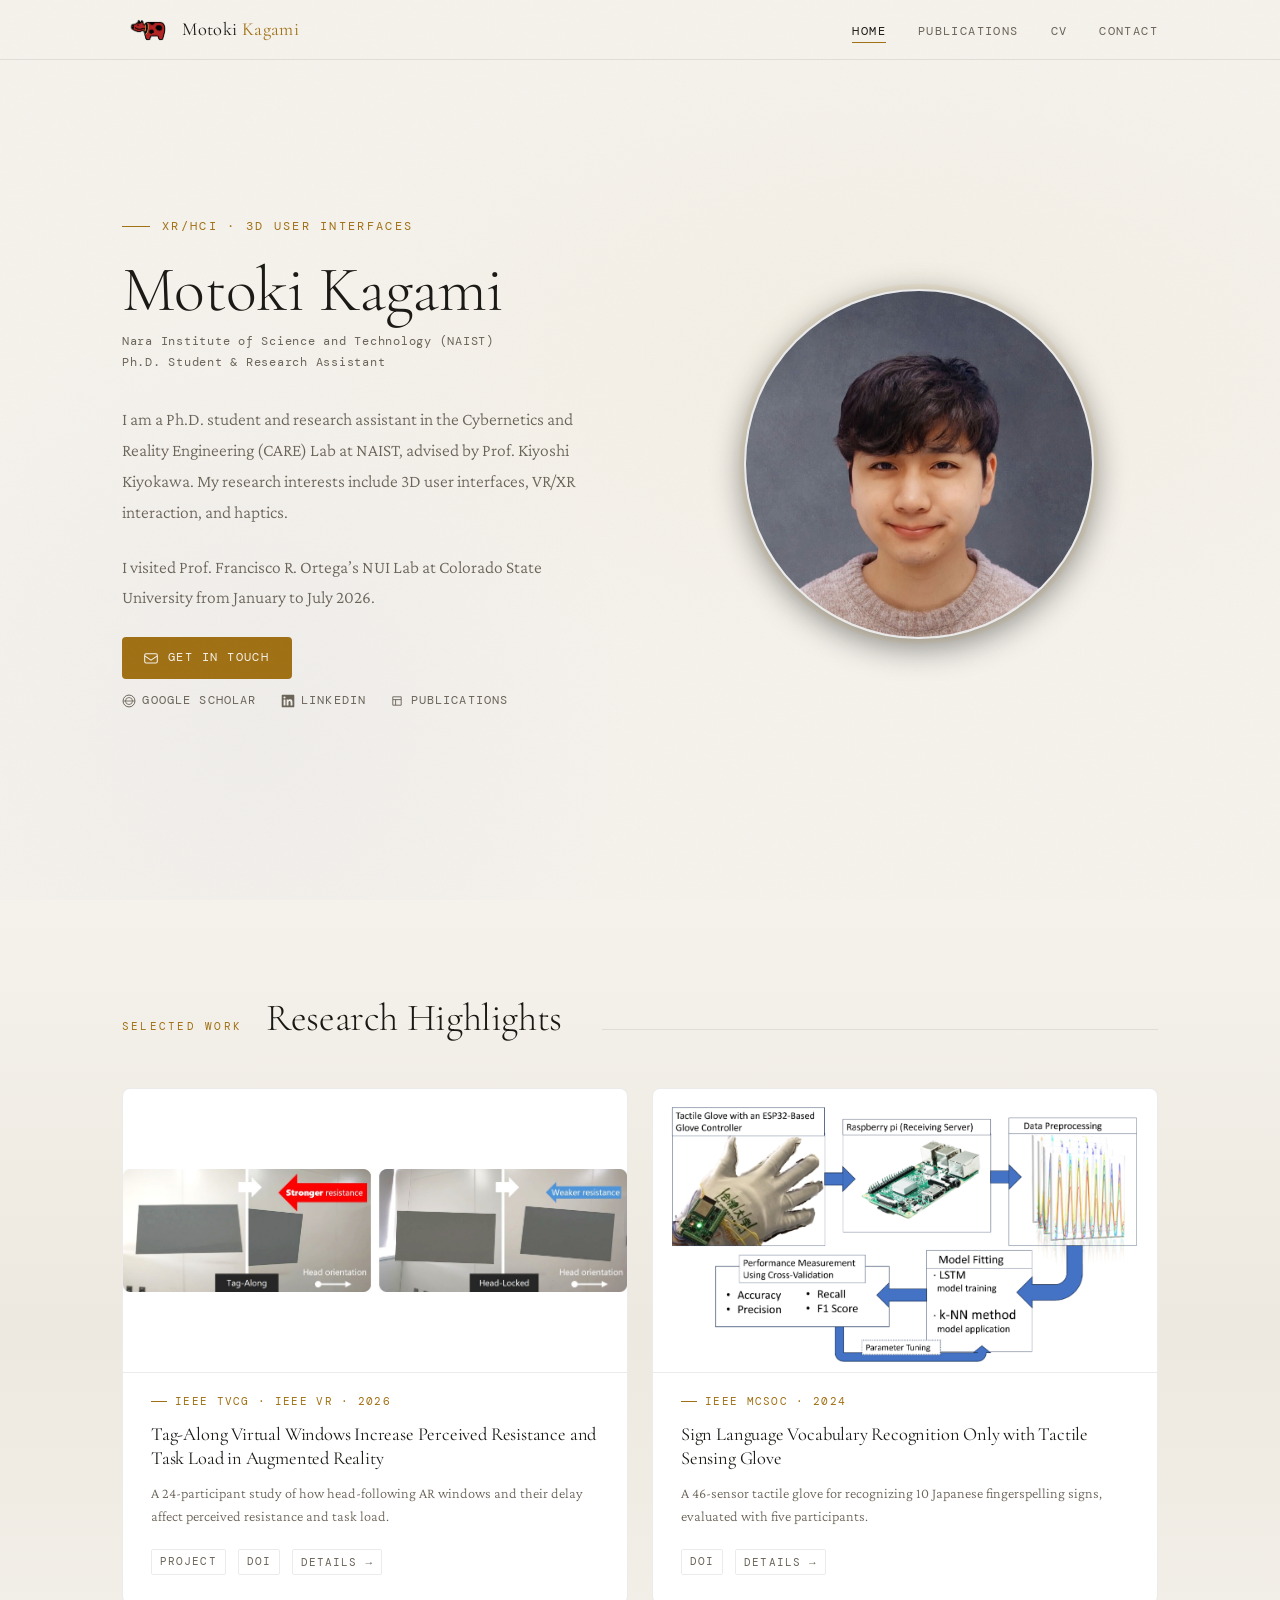
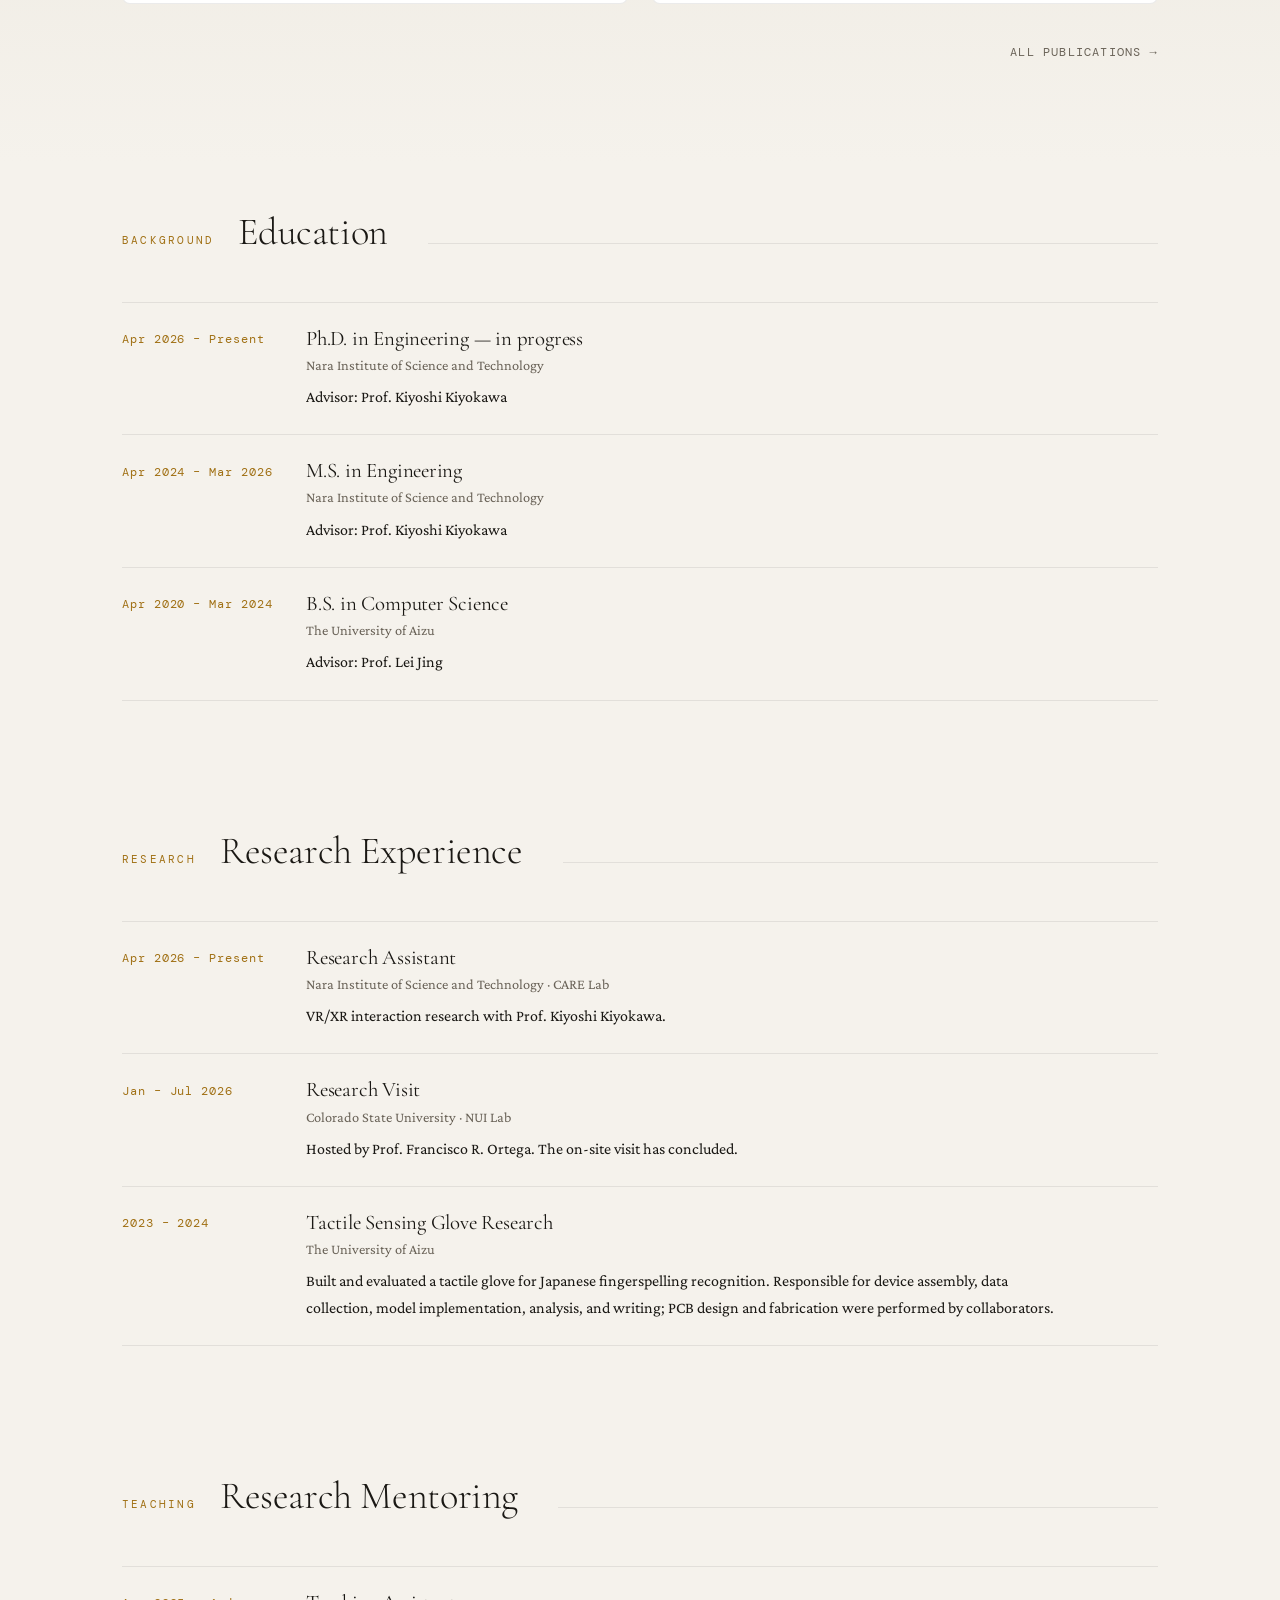
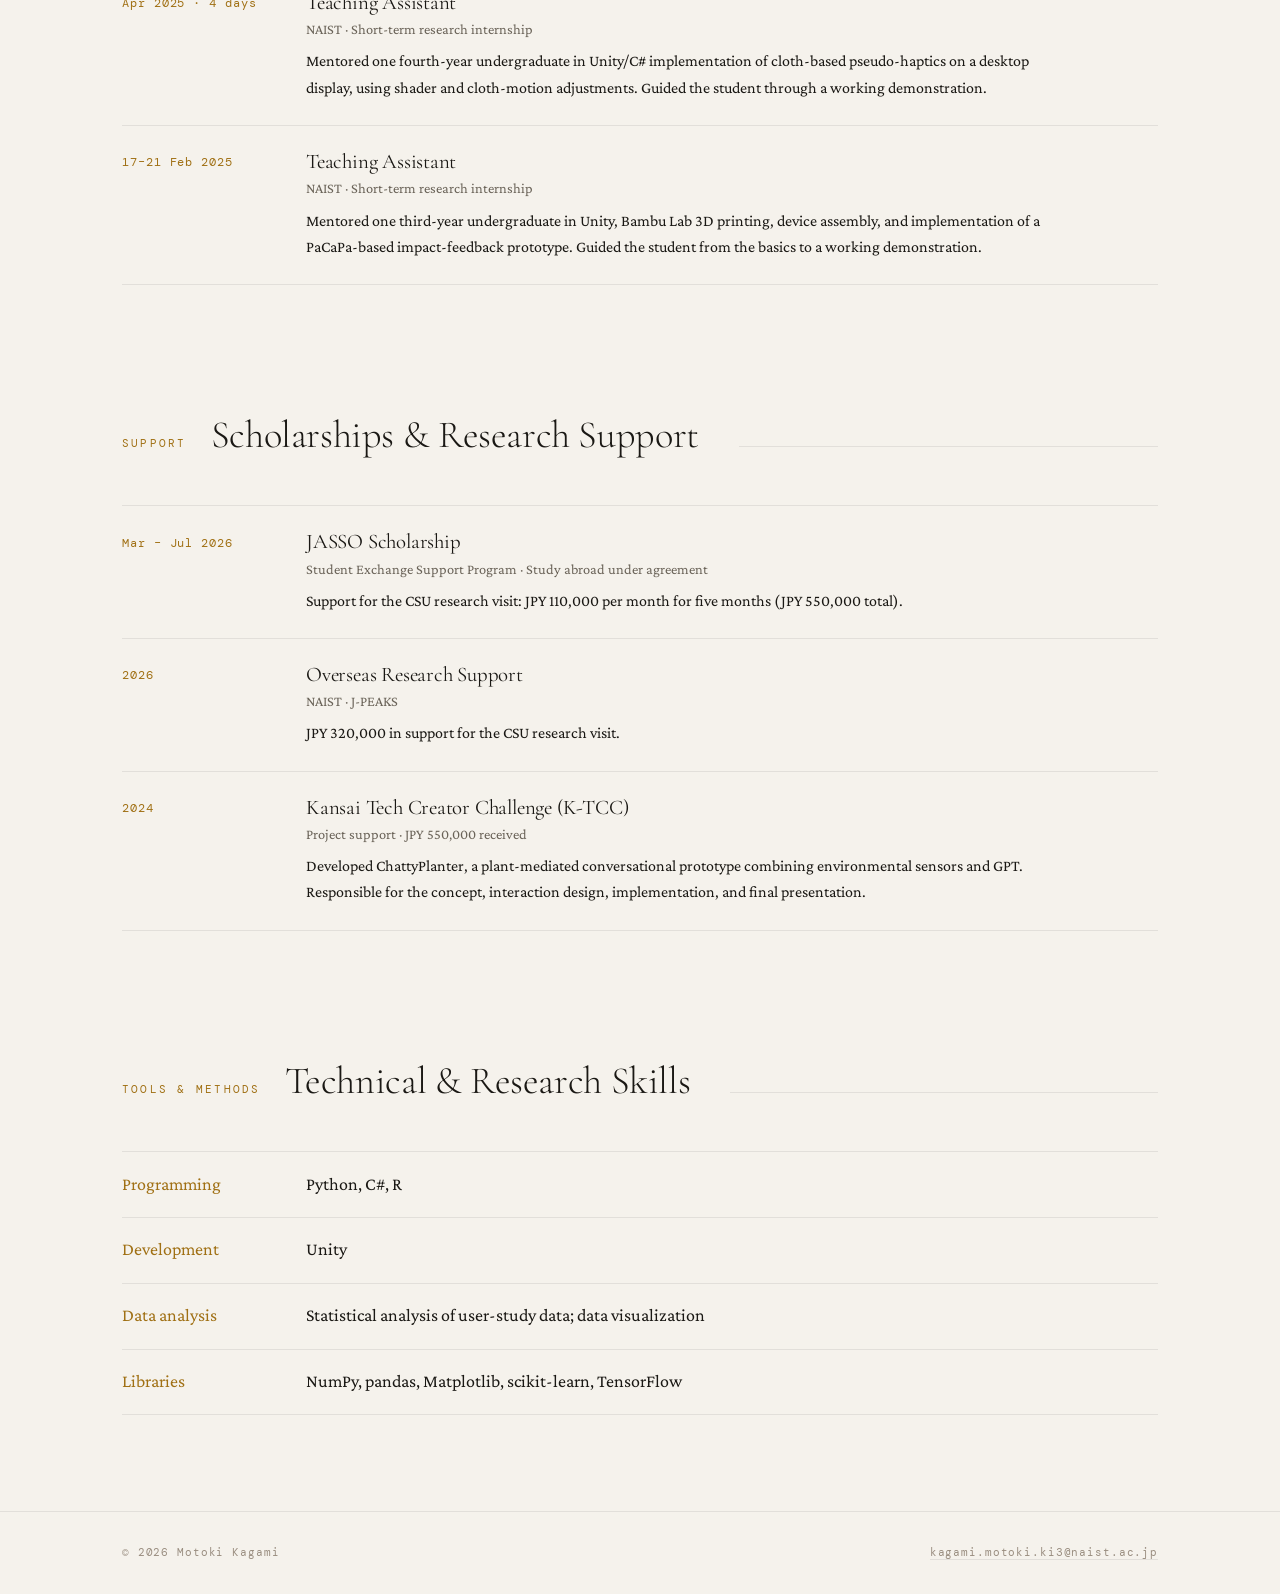
==== commit 146866bd: "Limit public profile to background and published researchc profile to background and published resea" ====
--- a/index.html
+++ b/index.html
@@ -1,529 +1,512 @@
-<!DOCTYPE html>
-<html lang="en">
-<head>
-  <meta charset="UTF-8" />
-  <meta name="viewport" content="width=device-width, initial-scale=1.0" />
-
-  <title>Motoki Kagami | 3D UI Evaluation & Context-Adaptive XR</title>
-
-  <!-- Primary SEO -->
-  <meta
-    name="description"
-    content="Motoki Kagami — research interests in evaluating 3D user interfaces and designing context-adaptive interaction in XR based on user state and environment."
-  />
-
-  <!-- OGP -->
-  <meta property="og:title" content="Motoki Kagami | 3D UI Evaluation & Context-Adaptive XR" />
-  <meta
-    property="og:description"
-    content="Research interests in evaluating 3D user interfaces and designing context-adaptive interaction in XR, considering user state and environment."
-  />
-  <meta property="og:type" content="website" />
-  <meta property="og:url" content="https://mockey-design.github.io/motokikagami.github.io/" />
-  <meta property="og:image" content="https://mockey-design.github.io/motokikagami.github.io/portrait.jpg" />
-  <meta property="og:site_name" content="Motoki Kagami" />
-
-  <!-- Twitter -->
-  <meta name="twitter:card" content="summary_large_image" />
-  <meta name="twitter:title" content="Motoki Kagami | 3D UI & Context-Adaptive XR" />
-  <meta
-    name="twitter:description"
-    content="3D user interface evaluation and context-adaptive interaction in XR."
-  />
-  <meta name="twitter:image" content="https://mockey-design.github.io/motokikagami.github.io/portrait.jpg" />
-
-  <!-- Favicon -->
-  <link rel="canonical" href="https://mockey-design.github.io/motokikagami.github.io/" />
-  <link rel="icon" href="cow_icon.png" />
-
-  <link rel="stylesheet" href="css/style.css" />
-
-  <style>
-    /* ---- Circular portrait ---- */
-    .hero-portrait-wrap {
-      display: flex;
-      flex-direction: column;
-      align-items: center;
-      gap: 1.25rem;
-    }
-
-    .portrait-circle {
-      width: 350px;
-      height: 350px;
-      border-radius: 50%;
-      overflow: hidden;
-      border: 2px solid var(--c-border);
-      box-shadow:
-        0 0 0 5px rgba(201,168,76,0.10),
-        0 8px 32px rgba(0,0,0,0.45);
-      position: relative;
-      background: var(--c-surface);
-      flex-shrink: 0;
-      transition: box-shadow 0.3s ease, transform 0.3s ease;
-    }
-
-    .portrait-circle:hover {
-      box-shadow:
-        0 0 0 5px rgba(201,168,76,0.25),
-        0 16px 48px rgba(0,0,0,0.55);
-      transform: translateY(-2px);
-    }
-
-    /* ベース顔写真 */
-    .portrait-base {
-      position: absolute;
-      inset: 0;
-      width: 100%;
-      height: 100%;
-      object-fit: cover;
-      object-position: center 20%;
-      display: block;
-    }
-
-    /* サイバーパンク overlay（マウス追従マスク） */
-    .portrait-cyber {
-      position: absolute;
-      inset: 0;
-      pointer-events: none;
-      opacity: 0;
-      transition: opacity 0.2s ease;
-      -webkit-mask-image: radial-gradient(circle 100px at 50% 50%, black 20%, transparent 75%);
-              mask-image: radial-gradient(circle 100px at 50% 50%, black 20%, transparent 75%);
-    }
-
-    .portrait-cyber img {
-      width: 100%;
-      height: 100%;
-      object-fit: cover;
-      object-position: center 20%;
-      display: block;
-    }
-
-    .portrait-circle:hover .portrait-cyber {
-      opacity: 1;
-    }
-
-    /* ホバー時に内側に青いグロー */
-    .portrait-circle::after {
-      content: '';
-      position: absolute;
-      inset: 0;
-      border-radius: 50%;
-      box-shadow: inset 0 0 0px rgba(0, 150, 255, 0.0);
-      transition: box-shadow 0.3s ease;
-      pointer-events: none;
-      z-index: 3;
-    }
-    .portrait-circle:hover::after {
-      box-shadow: inset 0 0 35px rgba(0, 150, 255, 0.30);
-    }
-
-    /* Placeholder（portrait.jpg 配置後は削除） */
-    .portrait-placeholder {
-      position: absolute;
-      inset: 0;
-      display: flex;
-      flex-direction: column;
-      align-items: center;
-      justify-content: center;
-      gap: 0.5rem;
-      background: linear-gradient(135deg, var(--c-bg-3) 0%, var(--c-surface) 100%);
-      padding: 1.5rem;
-    }
-
-    /* 名前バッジ */
-    .portrait-badge {
-      text-align: center;
-    }
-
-    .portrait-badge-name {
-      font-family: var(--font-display);
-      font-size: 1rem;
-      font-weight: 400;
-      color: var(--c-white);
-      letter-spacing: 0.02em;
-      line-height: 1.3;
-    }
-
-    .portrait-badge-role {
-      font-family: var(--font-mono);
-      font-size: 0.65rem;
-      letter-spacing: 0.14em;
-      text-transform: uppercase;
-      color: var(--c-gold);
-      margin-top: 0.25rem;
-    }
-
-    .hero-visual {
-      display: flex;
-      align-items: center;
-      justify-content: center;
-    }
-
-    @media (max-width: 900px) {
-      .portrait-circle {
-        width: 230px;
-        height: 230px;
-      }
-    }
-
-    @media (prefers-reduced-motion: reduce) {
-      .portrait-circle { transition: none; }
-      .portrait-circle:hover { transform: none; }
-      .portrait-cyber { transition: none; }
-    }
-  </style>
-</head>
-<body>
-
-<!-- =============== NAV =============== -->
-<nav class="nav" role="navigation" aria-label="Main navigation">
-  <div class="nav-inner">
-    <a href="index.html" class="nav-logo">
-      <img src="cow_icon.png" alt="" class="nav-logo-icon" />
-      Motoki&nbsp;<span>Kagami</span>
-    </a>
-    <ul class="nav-links" id="nav-links">
-      <li><a href="index.html">Home</a></li>
-      <li><a href="publications.html">Publications</a></li>
-      <li><a href="cv.html">CV</a></li>
-      <li><a href="contact.html">Contact</a></li>
-    </ul>
-    <button class="nav-menu-btn" id="nav-menu-btn" aria-label="Toggle menu" aria-controls="nav-links" aria-expanded="false">
-      <span></span><span></span><span></span>
-    </button>
-  </div>
-</nav>
-
-<main>
-<!-- =============== HERO =============== -->
-<section class="hero" aria-label="Introduction">
-  <div class="hero-bg" aria-hidden="true"></div>
-  <div class="container">
-    <div class="hero-grid">
-
-      <!-- LEFT: Text -->
-      <div class="hero-text">
-        <p class="hero-eyebrow fade-in">XR/HCI · 3D User Interfaces</p>
-        <h1 class="hero-name fade-in">Motoki Kagami</h1>
-        <p class="hero-affil fade-in">Nara Institute of Science and Technology (NAIST) <br> Ph.D. Student &amp; Research Assistant</p>
-
-        <p class="hero-summary fade-in">
-          I am a Ph.D. student and research assistant in the Cybernetics and Reality Engineering (CARE) Lab at NAIST, advised by Prof. Kiyoshi Kiyokawa.
-          I study 3D user interfaces and adaptive interaction in VR/XR, with an interest in helping people select and manipulate information in spatial environments.
-        </p>
-        <p class="hero-summary fade-in">
-          I visited Prof. Francisco R. Ortega’s NUI Lab at Colorado State University from January to July 2026 and continue to collaborate with the team on viewpoint-assisted selection in VR.
-        </p>
-
-        <!-- CTA -->
-        <div class="hero-cta fade-in">
-          <a href="mailto:kagami.motoki.ki3@naist.ac.jp" class="cta-primary">
-            <svg width="14" height="14" viewBox="0 0 20 20" fill="none" aria-hidden="true">
-              <rect x="1" y="4" width="18" height="13" rx="2" stroke="currentColor" stroke-width="1.5"/>
-              <path d="M1 7l9 6 9-6" stroke="currentColor" stroke-width="1.5"/>
-            </svg>
-            Get in touch
-          </a>
-          <div class="cta-secondary">
-            <a href="https://scholar.google.com/citations?user=yOV3dOUAAAAJ&hl=ja" target="_blank" rel="noopener" class="cta-link">
-              <svg width="14" height="14" viewBox="0 0 20 20" fill="none" aria-hidden="true">
-                <circle cx="10" cy="10" r="8.5" stroke="currentColor" stroke-width="1.4"/>
-                <path d="M10 5a5 5 0 0 1 0 10M10 5a5 5 0 0 0 0 10M2 10h16" stroke="currentColor" stroke-width="1.2"/>
-              </svg>
-              Google Scholar
-            </a>
-            <a href="https://www.linkedin.com/in/motoki-kagami-630957177/" target="_blank" rel="noopener" class="cta-link">
-              <svg width="14" height="14" viewBox="0 0 20 20" fill="currentColor" aria-hidden="true">
-                <path d="M16.338 16.338H13.67V12.16c0-.995-.017-2.277-1.387-2.277-1.39 0-1.601 1.086-1.601 2.207v4.248H8.014v-8.59h2.559v1.174h.037c.356-.675 1.227-1.387 2.526-1.387 2.703 0 3.203 1.779 3.203 4.092v4.711zM5.005 6.575a1.548 1.548 0 1 1 0-3.097 1.548 1.548 0 0 1 0 3.097zm1.337 9.763H3.667v-8.59h2.675v8.59zM17.668 1H2.328C1.595 1 1 1.581 1 2.298v15.403C1 18.418 1.595 19 2.328 19h15.34c.734 0 1.332-.582 1.332-1.299V2.298C19 1.581 18.402 1 17.668 1z"/>
-              </svg>
-              LinkedIn
-            </a>
-            <a href="publications.html" class="cta-link">
-              <svg width="14" height="14" viewBox="0 0 20 20" fill="none" aria-hidden="true">
-                <path d="M4 4h12v12H4zM4 8h12M8 8v8" stroke="currentColor" stroke-width="1.3"/>
-              </svg>
-              Publications
-            </a>
-          </div>
-        </div>
-      </div>
-
-      <!-- RIGHT: Portrait photo (circular) -->
-      <div class="hero-visual fade-in">
-        <div class="hero-portrait-wrap">
-          <div class="portrait-circle" id="portrait-circle">
-
-            <!-- ベース顔写真 (portrait.jpg をルートに配置) -->
-            <img
-              class="portrait-base"
-              src="portrait.jpg"
-              alt="Motoki Kagami"
-              loading="eager"
-            />
-
-            <!-- サイバーパンク overlay -->
-            <div class="portrait-cyber" id="portrait-cyber" aria-hidden="true">
-              <img src="cyberpank.png" alt="" loading="lazy" />
-            </div>
-
-          </div>
-
-          
-        </div>
-      </div>
-
-    </div>
-  </div>
-</section>
-
-<!-- =============== HIGHLIGHTS =============== -->
-<section class="highlights" aria-labelledby="highlights-title">
-  <div class="container">
-    <div class="section-header fade-in">
-      <span class="section-label">Selected Work</span>
-      <h2 class="section-title" id="highlights-title">Research Highlights</h2>
-      <div class="section-divider" aria-hidden="true"></div>
-    </div>
-    <div class="highlight-grid" id="highlights-grid">
-      <p class="loading-message">Loading research highlights…</p>
-    </div>
-    <div style="text-align:right;margin-top:2rem;" class="fade-in">
-      <a href="publications.html" class="cta-link" style="font-size:0.75rem">
-        All publications →
-      </a>
-    </div>
-  </div>
-</section>
-
-<section class="background-section" aria-labelledby="ongoing-title">
-  <div class="container">
-    <div class="section-header fade-in">
-      <span class="section-label">Ongoing research</span>
-      <h2 class="section-title" id="ongoing-title">Viewpoint-Assisted Selection in VR</h2>
-      <div class="section-divider" aria-hidden="true"></div>
-    </div>
-    <article class="ongoing-card fade-in">
-  <p class="research-status">In progress · Working title</p>
-  <h3>Multi-Crossing: Progressive Multi-Selection through Automated Viewpoint Recommendation in VR</h3>
-  <p>Selecting a target set in a dense 3D scene can require multiple viewpoints. This project combines automated viewpoint recommendation with progressive selection, helping users build a selection across views.</p>
-  <p><strong>Progress:</strong> Study 1 (18 participants) and Study 2 (24 participants) are complete and analyzed. A third study is planned to compare Lasso and Crossing selection with manual and automated viewpoints.</p>
-  <p><strong>My role:</strong> I lead the project and independently carry out the implementation, study design, data collection, analysis, and writing, in collaboration with Francisco R. Ortega (Colorado State University), Mayra Donaji Barrera Machuca (University of Calgary), and Robert J. Teather (Monash University).</p>
-</article>
-  </div>
-</section>
-
-<section class="background-section" aria-labelledby="education-title">
-  <div class="container">
-    <div class="section-header fade-in">
-      <span class="section-label">Background</span>
-      <h2 class="section-title" id="education-title">Education</h2>
-      <div class="section-divider" aria-hidden="true"></div>
-    </div>
-    <div class="edu-list fade-in"><div class="edu-item">
-  <div class="edu-period">Apr 2026 – Present</div>
-  <div class="edu-body">
-    <h3 class="edu-degree">Ph.D. in Engineering — in progress</h3>
-    <p class="edu-school">Nara Institute of Science and Technology</p>
-    <p class="edu-advisor">Advisor: Prof. Kiyoshi Kiyokawa</p>
-  </div>
-</div>
-<div class="edu-item">
-  <div class="edu-period">Apr 2024 – Mar 2026</div>
-  <div class="edu-body">
-    <h3 class="edu-degree">M.S. in Engineering</h3>
-    <p class="edu-school">Nara Institute of Science and Technology</p>
-    <p class="edu-advisor">Advisor: Prof. Kiyoshi Kiyokawa</p>
-  </div>
-</div>
-<div class="edu-item">
-  <div class="edu-period">Apr 2020 – Mar 2024</div>
-  <div class="edu-body">
-    <h3 class="edu-degree">B.S. in Computer Science</h3>
-    <p class="edu-school">The University of Aizu</p>
-    <p class="edu-advisor">Advisor: Prof. Lei Jing</p>
-  </div>
-</div></div>
-  </div>
-</section>
-
-<section class="background-section" aria-labelledby="experience-title">
-  <div class="container">
-    <div class="section-header fade-in">
-      <span class="section-label">Research</span>
-      <h2 class="section-title" id="experience-title">Research Experience</h2>
-      <div class="section-divider" aria-hidden="true"></div>
-    </div>
-    <div class="edu-list fade-in"><div class="edu-item">
-  <div class="edu-period">Apr 2026 – Present</div>
-  <div class="edu-body">
-    <h3 class="edu-degree">Research Assistant</h3>
-    <p class="edu-school">Nara Institute of Science and Technology · CARE Lab</p>
-    <p class="edu-advisor">VR/XR interaction research with Prof. Kiyoshi Kiyokawa.</p>
-  </div>
-</div>
-<div class="edu-item">
-  <div class="edu-period">Jan – Jul 2026</div>
-  <div class="edu-body">
-    <h3 class="edu-degree">Research Visit</h3>
-    <p class="edu-school">Colorado State University · NUI Lab</p>
-    <p class="edu-advisor">Hosted by Prof. Francisco R. Ortega. The on-site visit has concluded; research collaboration continues.</p>
-  </div>
-</div>
-<div class="edu-item">
-  <div class="edu-period">2023 – 2024</div>
-  <div class="edu-body">
-    <h3 class="edu-degree">Tactile Sensing Glove Research</h3>
-    <p class="edu-school">The University of Aizu</p>
-    <p class="edu-advisor">Built and evaluated a tactile glove for Japanese fingerspelling recognition. Responsible for device assembly, data collection, model implementation, analysis, and writing; PCB design and fabrication were performed by collaborators.</p>
-  </div>
-</div></div>
-  </div>
-</section>
-
-<section class="background-section" aria-labelledby="teaching-title">
-  <div class="container">
-    <div class="section-header fade-in">
-      <span class="section-label">Teaching</span>
-      <h2 class="section-title" id="teaching-title">Research Mentoring</h2>
-      <div class="section-divider" aria-hidden="true"></div>
-    </div>
-    <div class="edu-list fade-in"><div class="edu-item">
-  <div class="edu-period">Apr 2025 · 4 days</div>
-  <div class="edu-body">
-    <h3 class="edu-degree">Teaching Assistant</h3>
-    <p class="edu-school">NAIST · Short-term research internship</p>
-    <p class="edu-advisor">Mentored one fourth-year undergraduate in Unity/C# implementation of cloth-based pseudo-haptics on a desktop display, using shader and cloth-motion adjustments. Guided the student through a working demonstration.</p>
-  </div>
-</div>
-<div class="edu-item">
-  <div class="edu-period">17–21 Feb 2025</div>
-  <div class="edu-body">
-    <h3 class="edu-degree">Teaching Assistant</h3>
-    <p class="edu-school">NAIST · Short-term research internship</p>
-    <p class="edu-advisor">Mentored one third-year undergraduate in Unity, Bambu Lab 3D printing, device assembly, and implementation of a PaCaPa-based impact-feedback prototype. Guided the student from the basics to a working demonstration.</p>
-  </div>
-</div></div>
-  </div>
-</section>
-
-<section class="background-section" aria-labelledby="support-title">
-  <div class="container">
-    <div class="section-header fade-in">
-      <span class="section-label">Support</span>
-      <h2 class="section-title" id="support-title">Scholarships &amp; Research Support</h2>
-      <div class="section-divider" aria-hidden="true"></div>
-    </div>
-    <div class="edu-list fade-in"><div class="edu-item">
-  <div class="edu-period">Mar – Jul 2026</div>
-  <div class="edu-body">
-    <h3 class="edu-degree">JASSO Scholarship</h3>
-    <p class="edu-school">Student Exchange Support Program · Study abroad under agreement</p>
-    <p class="edu-advisor">Support for the CSU research visit: JPY 110,000 per month for five months (JPY 550,000 total).</p>
-  </div>
-</div>
-<div class="edu-item">
-  <div class="edu-period">2026</div>
-  <div class="edu-body">
-    <h3 class="edu-degree">Overseas Research Support</h3>
-    <p class="edu-school">NAIST · J-PEAKS</p>
-    <p class="edu-advisor">JPY 320,000 in support for the CSU research visit.</p>
-  </div>
-</div>
-<div class="edu-item">
-  <div class="edu-period">2024</div>
-  <div class="edu-body">
-    <h3 class="edu-degree">Kansai Tech Creator Challenge (K-TCC)</h3>
-    <p class="edu-school">Project support · JPY 550,000 received</p>
-    <p class="edu-advisor">Developed ChattyPlanter, a plant-mediated conversational prototype combining environmental sensors and GPT. Responsible for the concept, interaction design, implementation, and final presentation.</p>
-  </div>
-</div></div>
-  </div>
-</section>
-
-<section class="background-section" aria-labelledby="skills-title">
-  <div class="container">
-    <div class="section-header fade-in">
-      <span class="section-label">Tools &amp; methods</span>
-      <h2 class="section-title" id="skills-title">Technical &amp; Research Skills</h2>
-      <div class="section-divider" aria-hidden="true"></div>
-    </div>
-    <dl class="skills-list fade-in">
-  <div><dt>Programming</dt><dd>Python, C#, R</dd></div>
-  <div><dt>Development</dt><dd>Unity</dd></div>
-  <div><dt>Data analysis</dt><dd>Statistical analysis of user-study data; data visualization</dd></div>
-  <div><dt>Libraries</dt><dd>NumPy, pandas, Matplotlib, scikit-learn, TensorFlow</dd></div>
-</dl>
-  </div>
-</section>
-
-</main>
-
-<!-- =============== MODAL =============== -->
-<div id="modal-overlay" class="modal-overlay" role="dialog" aria-modal="true" aria-labelledby="modal-title" hidden>
-  <div id="modal" class="modal">
-    <!-- Filled by JS -->
-  </div>
-</div>
-
-<!-- =============== FOOTER =============== -->
-<footer class="footer">
-  <div class="container">
-    <div class="footer-inner">
-      <p class="footer-copy">© 2026 Motoki Kagami</p>
-      <p class="footer-copy">
-        <a href="mailto:kagami.motoki.ki3@naist.ac.jp" style="color:inherit;border-bottom:1px solid var(--c-border)">
-          kagami.motoki.ki3@naist.ac.jp
-        </a>
-      </p>
-    </div>
-  </div>
-</footer>
-
-<!-- =============== SCRIPTS =============== -->
-<script src="js/config.js"></script>
-
-<script src="js/main.js"></script>
-<script src="js/home.js"></script>
-
-<script src="js/load-publications.js"></script>
-
-<!-- サイバーパンク hover エフェクト -->
-<script>
-  (function () {
-    const circle = document.getElementById('portrait-circle');
-    const cyber  = document.getElementById('portrait-cyber');
-    if (!circle || !cyber) return;
-
-    // prefers-reduced-motion ならエフェクトなし
-    if (window.matchMedia('(prefers-reduced-motion: reduce)').matches) return;
-
-    // ---- チューニング用パラメーター ----
-    const RADIUS    = 200;  // 見える円の半径(px)。大きくすると広く見える
-    const HARD_STOP =  20;  // くっきり見える中心部(%。小さいほど芯がシャープ)
-    const SOFT_STOP =  75;  // ぼかしが消えるまでの範囲(%)
-    // ------------------------------------
-
-    circle.addEventListener('mousemove', (e) => {
-      const rect = circle.getBoundingClientRect();
-      const x = ((e.clientX - rect.left) / rect.width  * 100).toFixed(2);
-      const y = ((e.clientY - rect.top)  / rect.height * 100).toFixed(2);
-
-      const mask =
-        `radial-gradient(circle ${RADIUS}px at ${x}% ${y}%, black ${HARD_STOP}%, transparent ${SOFT_STOP}%)`;
-      cyber.style.webkitMaskImage = mask;
-      cyber.style.maskImage       = mask;
-    });
-
-    circle.addEventListener('mouseenter', () => {
-      cyber.style.opacity = '1';
-    });
-
-    circle.addEventListener('mouseleave', () => {
-      cyber.style.opacity = '0';
-    });
-  })();
-</script>
-
-</body>
-</html>
+<!DOCTYPE html>
+<html lang="en">
+<head>
+  <meta charset="UTF-8" />
+  <meta name="viewport" content="width=device-width, initial-scale=1.0" />
+
+  <title>Motoki Kagami | 3D UI Evaluation & Context-Adaptive XR</title>
+
+  <!-- Primary SEO -->
+  <meta
+    name="description"
+    content="Motoki Kagami — research interests in evaluating 3D user interfaces and designing context-adaptive interaction in XR based on user state and environment."
+  />
+
+  <!-- OGP -->
+  <meta property="og:title" content="Motoki Kagami | 3D UI Evaluation & Context-Adaptive XR" />
+  <meta
+    property="og:description"
+    content="Research interests in evaluating 3D user interfaces and designing context-adaptive interaction in XR, considering user state and environment."
+  />
+  <meta property="og:type" content="website" />
+  <meta property="og:url" content="https://mockey-design.github.io/motokikagami.github.io/" />
+  <meta property="og:image" content="https://mockey-design.github.io/motokikagami.github.io/portrait.jpg" />
+  <meta property="og:site_name" content="Motoki Kagami" />
+
+  <!-- Twitter -->
+  <meta name="twitter:card" content="summary_large_image" />
+  <meta name="twitter:title" content="Motoki Kagami | 3D UI & Context-Adaptive XR" />
+  <meta
+    name="twitter:description"
+    content="3D user interface evaluation and context-adaptive interaction in XR."
+  />
+  <meta name="twitter:image" content="https://mockey-design.github.io/motokikagami.github.io/portrait.jpg" />
+
+  <!-- Favicon -->
+  <link rel="canonical" href="https://mockey-design.github.io/motokikagami.github.io/" />
+  <link rel="icon" href="cow_icon.png" />
+
+  <link rel="stylesheet" href="css/style.css?v=20261012" />
+
+  <style>
+    /* ---- Circular portrait ---- */
+    .hero-portrait-wrap {
+      display: flex;
+      flex-direction: column;
+      align-items: center;
+      gap: 1.25rem;
+    }
+
+    .portrait-circle {
+      width: 350px;
+      height: 350px;
+      border-radius: 50%;
+      overflow: hidden;
+      border: 2px solid var(--c-border);
+      box-shadow:
+        0 0 0 5px rgba(201,168,76,0.10),
+        0 8px 32px rgba(0,0,0,0.45);
+      position: relative;
+      background: var(--c-surface);
+      flex-shrink: 0;
+      transition: box-shadow 0.3s ease, transform 0.3s ease;
+    }
+
+    .portrait-circle:hover {
+      box-shadow:
+        0 0 0 5px rgba(201,168,76,0.25),
+        0 16px 48px rgba(0,0,0,0.55);
+      transform: translateY(-2px);
+    }
+
+    /* ベース顔写真 */
+    .portrait-base {
+      position: absolute;
+      inset: 0;
+      width: 100%;
+      height: 100%;
+      object-fit: cover;
+      object-position: center 20%;
+      display: block;
+    }
+
+    /* サイバーパンク overlay（マウス追従マスク） */
+    .portrait-cyber {
+      position: absolute;
+      inset: 0;
+      pointer-events: none;
+      opacity: 0;
+      transition: opacity 0.2s ease;
+      -webkit-mask-image: radial-gradient(circle 100px at 50% 50%, black 20%, transparent 75%);
+              mask-image: radial-gradient(circle 100px at 50% 50%, black 20%, transparent 75%);
+    }
+
+    .portrait-cyber img {
+      width: 100%;
+      height: 100%;
+      object-fit: cover;
+      object-position: center 20%;
+      display: block;
+    }
+
+    .portrait-circle:hover .portrait-cyber {
+      opacity: 1;
+    }
+
+    /* ホバー時に内側に青いグロー */
+    .portrait-circle::after {
+      content: '';
+      position: absolute;
+      inset: 0;
+      border-radius: 50%;
+      box-shadow: inset 0 0 0px rgba(0, 150, 255, 0.0);
+      transition: box-shadow 0.3s ease;
+      pointer-events: none;
+      z-index: 3;
+    }
+    .portrait-circle:hover::after {
+      box-shadow: inset 0 0 35px rgba(0, 150, 255, 0.30);
+    }
+
+    /* Placeholder（portrait.jpg 配置後は削除） */
+    .portrait-placeholder {
+      position: absolute;
+      inset: 0;
+      display: flex;
+      flex-direction: column;
+      align-items: center;
+      justify-content: center;
+      gap: 0.5rem;
+      background: linear-gradient(135deg, var(--c-bg-3) 0%, var(--c-surface) 100%);
+      padding: 1.5rem;
+    }
+
+    /* 名前バッジ */
+    .portrait-badge {
+      text-align: center;
+    }
+
+    .portrait-badge-name {
+      font-family: var(--font-display);
+      font-size: 1rem;
+      font-weight: 400;
+      color: var(--c-white);
+      letter-spacing: 0.02em;
+      line-height: 1.3;
+    }
+
+    .portrait-badge-role {
+      font-family: var(--font-mono);
+      font-size: 0.65rem;
+      letter-spacing: 0.14em;
+      text-transform: uppercase;
+      color: var(--c-gold);
+      margin-top: 0.25rem;
+    }
+
+    .hero-visual {
+      display: flex;
+      align-items: center;
+      justify-content: center;
+    }
+
+    @media (max-width: 900px) {
+      .portrait-circle {
+        width: 230px;
+        height: 230px;
+      }
+    }
+
+    @media (prefers-reduced-motion: reduce) {
+      .portrait-circle { transition: none; }
+      .portrait-circle:hover { transform: none; }
+      .portrait-cyber { transition: none; }
+    }
+  </style>
+</head>
+<body>
+
+<!-- =============== NAV =============== -->
+<nav class="nav" role="navigation" aria-label="Main navigation">
+  <div class="nav-inner">
+    <a href="index.html" class="nav-logo">
+      <img src="cow_icon.png" alt="" class="nav-logo-icon" />
+      Motoki&nbsp;<span>Kagami</span>
+    </a>
+    <ul class="nav-links" id="nav-links">
+      <li><a href="index.html">Home</a></li>
+      <li><a href="publications.html">Publications</a></li>
+      <li><a href="cv.html">CV</a></li>
+      <li><a href="contact.html">Contact</a></li>
+    </ul>
+    <button class="nav-menu-btn" id="nav-menu-btn" aria-label="Toggle menu" aria-controls="nav-links" aria-expanded="false">
+      <span></span><span></span><span></span>
+    </button>
+  </div>
+</nav>
+
+<main>
+<!-- =============== HERO =============== -->
+<section class="hero" aria-label="Introduction">
+  <div class="hero-bg" aria-hidden="true"></div>
+  <div class="container">
+    <div class="hero-grid">
+
+      <!-- LEFT: Text -->
+      <div class="hero-text">
+        <p class="hero-eyebrow fade-in">XR/HCI · 3D User Interfaces</p>
+        <h1 class="hero-name fade-in">Motoki Kagami</h1>
+        <p class="hero-affil fade-in">Nara Institute of Science and Technology (NAIST) <br> Ph.D. Student &amp; Research Assistant</p>
+
+        <p class="hero-summary fade-in">
+          I am a Ph.D. student and research assistant in the Cybernetics and Reality Engineering (CARE) Lab at NAIST, advised by Prof. Kiyoshi Kiyokawa.
+          My research interests include 3D user interfaces, VR/XR interaction, and haptics.
+        </p>
+        <p class="hero-summary fade-in">
+          I visited Prof. Francisco R. Ortega’s NUI Lab at Colorado State University from January to July 2026.
+        </p>
+
+        <!-- CTA -->
+        <div class="hero-cta fade-in">
+          <a href="mailto:kagami.motoki.ki3@naist.ac.jp" class="cta-primary">
+            <svg width="14" height="14" viewBox="0 0 20 20" fill="none" aria-hidden="true">
+              <rect x="1" y="4" width="18" height="13" rx="2" stroke="currentColor" stroke-width="1.5"/>
+              <path d="M1 7l9 6 9-6" stroke="currentColor" stroke-width="1.5"/>
+            </svg>
+            Get in touch
+          </a>
+          <div class="cta-secondary">
+            <a href="https://scholar.google.com/citations?user=yOV3dOUAAAAJ&hl=ja" target="_blank" rel="noopener" class="cta-link">
+              <svg width="14" height="14" viewBox="0 0 20 20" fill="none" aria-hidden="true">
+                <circle cx="10" cy="10" r="8.5" stroke="currentColor" stroke-width="1.4"/>
+                <path d="M10 5a5 5 0 0 1 0 10M10 5a5 5 0 0 0 0 10M2 10h16" stroke="currentColor" stroke-width="1.2"/>
+              </svg>
+              Google Scholar
+            </a>
+            <a href="https://www.linkedin.com/in/motoki-kagami-630957177/" target="_blank" rel="noopener" class="cta-link">
+              <svg width="14" height="14" viewBox="0 0 20 20" fill="currentColor" aria-hidden="true">
+                <path d="M16.338 16.338H13.67V12.16c0-.995-.017-2.277-1.387-2.277-1.39 0-1.601 1.086-1.601 2.207v4.248H8.014v-8.59h2.559v1.174h.037c.356-.675 1.227-1.387 2.526-1.387 2.703 0 3.203 1.779 3.203 4.092v4.711zM5.005 6.575a1.548 1.548 0 1 1 0-3.097 1.548 1.548 0 0 1 0 3.097zm1.337 9.763H3.667v-8.59h2.675v8.59zM17.668 1H2.328C1.595 1 1 1.581 1 2.298v15.403C1 18.418 1.595 19 2.328 19h15.34c.734 0 1.332-.582 1.332-1.299V2.298C19 1.581 18.402 1 17.668 1z"/>
+              </svg>
+              LinkedIn
+            </a>
+            <a href="publications.html" class="cta-link">
+              <svg width="14" height="14" viewBox="0 0 20 20" fill="none" aria-hidden="true">
+                <path d="M4 4h12v12H4zM4 8h12M8 8v8" stroke="currentColor" stroke-width="1.3"/>
+              </svg>
+              Publications
+            </a>
+          </div>
+        </div>
+      </div>
+
+      <!-- RIGHT: Portrait photo (circular) -->
+      <div class="hero-visual fade-in">
+        <div class="hero-portrait-wrap">
+          <div class="portrait-circle" id="portrait-circle">
+
+            <!-- ベース顔写真 (portrait.jpg をルートに配置) -->
+            <img
+              class="portrait-base"
+              src="portrait.jpg"
+              alt="Motoki Kagami"
+              loading="eager"
+            />
+
+            <!-- サイバーパンク overlay -->
+            <div class="portrait-cyber" id="portrait-cyber" aria-hidden="true">
+              <img src="cyberpank.png" alt="" loading="lazy" />
+            </div>
+
+          </div>
+
+          
+        </div>
+      </div>
+
+    </div>
+  </div>
+</section>
+
+<!-- =============== HIGHLIGHTS =============== -->
+<section class="highlights" aria-labelledby="highlights-title">
+  <div class="container">
+    <div class="section-header fade-in">
+      <span class="section-label">Selected Work</span>
+      <h2 class="section-title" id="highlights-title">Research Highlights</h2>
+      <div class="section-divider" aria-hidden="true"></div>
+    </div>
+    <div class="highlight-grid" id="highlights-grid">
+      <p class="loading-message">Loading research highlights…</p>
+    </div>
+    <div style="text-align:right;margin-top:2rem;" class="fade-in">
+      <a href="publications.html" class="cta-link" style="font-size:0.75rem">
+        All publications →
+      </a>
+    </div>
+  </div>
+</section>
+
+<section class="background-section" aria-labelledby="education-title">
+  <div class="container">
+    <div class="section-header fade-in">
+      <span class="section-label">Background</span>
+      <h2 class="section-title" id="education-title">Education</h2>
+      <div class="section-divider" aria-hidden="true"></div>
+    </div>
+    <div class="edu-list fade-in"><div class="edu-item">
+  <div class="edu-period">Apr 2026 – Present</div>
+  <div class="edu-body">
+    <h3 class="edu-degree">Ph.D. in Engineering — in progress</h3>
+    <p class="edu-school">Nara Institute of Science and Technology</p>
+    <p class="edu-advisor">Advisor: Prof. Kiyoshi Kiyokawa</p>
+  </div>
+</div>
+<div class="edu-item">
+  <div class="edu-period">Apr 2024 – Mar 2026</div>
+  <div class="edu-body">
+    <h3 class="edu-degree">M.S. in Engineering</h3>
+    <p class="edu-school">Nara Institute of Science and Technology</p>
+    <p class="edu-advisor">Advisor: Prof. Kiyoshi Kiyokawa</p>
+  </div>
+</div>
+<div class="edu-item">
+  <div class="edu-period">Apr 2020 – Mar 2024</div>
+  <div class="edu-body">
+    <h3 class="edu-degree">B.S. in Computer Science</h3>
+    <p class="edu-school">The University of Aizu</p>
+    <p class="edu-advisor">Advisor: Prof. Lei Jing</p>
+  </div>
+</div></div>
+  </div>
+</section>
+
+<section class="background-section" aria-labelledby="experience-title">
+  <div class="container">
+    <div class="section-header fade-in">
+      <span class="section-label">Research</span>
+      <h2 class="section-title" id="experience-title">Research Experience</h2>
+      <div class="section-divider" aria-hidden="true"></div>
+    </div>
+    <div class="edu-list fade-in"><div class="edu-item">
+  <div class="edu-period">Apr 2026 – Present</div>
+  <div class="edu-body">
+    <h3 class="edu-degree">Research Assistant</h3>
+    <p class="edu-school">Nara Institute of Science and Technology · CARE Lab</p>
+    <p class="edu-advisor">VR/XR interaction research with Prof. Kiyoshi Kiyokawa.</p>
+  </div>
+</div>
+<div class="edu-item">
+  <div class="edu-period">Jan – Jul 2026</div>
+  <div class="edu-body">
+    <h3 class="edu-degree">Research Visit</h3>
+    <p class="edu-school">Colorado State University · NUI Lab</p>
+    <p class="edu-advisor">Hosted by Prof. Francisco R. Ortega. The on-site visit has concluded.</p>
+  </div>
+</div>
+<div class="edu-item">
+  <div class="edu-period">2023 – 2024</div>
+  <div class="edu-body">
+    <h3 class="edu-degree">Tactile Sensing Glove Research</h3>
+    <p class="edu-school">The University of Aizu</p>
+    <p class="edu-advisor">Built and evaluated a tactile glove for Japanese fingerspelling recognition. Responsible for device assembly, data collection, model implementation, analysis, and writing; PCB design and fabrication were performed by collaborators.</p>
+  </div>
+</div></div>
+  </div>
+</section>
+
+<section class="background-section" aria-labelledby="teaching-title">
+  <div class="container">
+    <div class="section-header fade-in">
+      <span class="section-label">Teaching</span>
+      <h2 class="section-title" id="teaching-title">Research Mentoring</h2>
+      <div class="section-divider" aria-hidden="true"></div>
+    </div>
+    <div class="edu-list fade-in"><div class="edu-item">
+  <div class="edu-period">Apr 2025 · 4 days</div>
+  <div class="edu-body">
+    <h3 class="edu-degree">Teaching Assistant</h3>
+    <p class="edu-school">NAIST · Short-term research internship</p>
+    <p class="edu-advisor">Mentored one fourth-year undergraduate in Unity/C# implementation of cloth-based pseudo-haptics on a desktop display, using shader and cloth-motion adjustments. Guided the student through a working demonstration.</p>
+  </div>
+</div>
+<div class="edu-item">
+  <div class="edu-period">17–21 Feb 2025</div>
+  <div class="edu-body">
+    <h3 class="edu-degree">Teaching Assistant</h3>
+    <p class="edu-school">NAIST · Short-term research internship</p>
+    <p class="edu-advisor">Mentored one third-year undergraduate in Unity, Bambu Lab 3D printing, device assembly, and implementation of a PaCaPa-based impact-feedback prototype. Guided the student from the basics to a working demonstration.</p>
+  </div>
+</div></div>
+  </div>
+</section>
+
+<section class="background-section" aria-labelledby="support-title">
+  <div class="container">
+    <div class="section-header fade-in">
+      <span class="section-label">Support</span>
+      <h2 class="section-title" id="support-title">Scholarships &amp; Research Support</h2>
+      <div class="section-divider" aria-hidden="true"></div>
+    </div>
+    <div class="edu-list fade-in"><div class="edu-item">
+  <div class="edu-period">Mar – Jul 2026</div>
+  <div class="edu-body">
+    <h3 class="edu-degree">JASSO Scholarship</h3>
+    <p class="edu-school">Student Exchange Support Program · Study abroad under agreement</p>
+    <p class="edu-advisor">Support for the CSU research visit: JPY 110,000 per month for five months (JPY 550,000 total).</p>
+  </div>
+</div>
+<div class="edu-item">
+  <div class="edu-period">2026</div>
+  <div class="edu-body">
+    <h3 class="edu-degree">Overseas Research Support</h3>
+    <p class="edu-school">NAIST · J-PEAKS</p>
+    <p class="edu-advisor">JPY 320,000 in support for the CSU research visit.</p>
+  </div>
+</div>
+<div class="edu-item">
+  <div class="edu-period">2024</div>
+  <div class="edu-body">
+    <h3 class="edu-degree">Kansai Tech Creator Challenge (K-TCC)</h3>
+    <p class="edu-school">Project support · JPY 550,000 received</p>
+    <p class="edu-advisor">Developed ChattyPlanter, a plant-mediated conversational prototype combining environmental sensors and GPT. Responsible for the concept, interaction design, implementation, and final presentation.</p>
+  </div>
+</div></div>
+  </div>
+</section>
+
+<section class="background-section" aria-labelledby="skills-title">
+  <div class="container">
+    <div class="section-header fade-in">
+      <span class="section-label">Tools &amp; methods</span>
+      <h2 class="section-title" id="skills-title">Technical &amp; Research Skills</h2>
+      <div class="section-divider" aria-hidden="true"></div>
+    </div>
+    <dl class="skills-list fade-in">
+  <div><dt>Programming</dt><dd>Python, C#, R</dd></div>
+  <div><dt>Development</dt><dd>Unity</dd></div>
+  <div><dt>Data analysis</dt><dd>Statistical analysis of user-study data; data visualization</dd></div>
+  <div><dt>Libraries</dt><dd>NumPy, pandas, Matplotlib, scikit-learn, TensorFlow</dd></div>
+</dl>
+  </div>
+</section>
+
+</main>
+
+<!-- =============== MODAL =============== -->
+<div id="modal-overlay" class="modal-overlay" role="dialog" aria-modal="true" aria-labelledby="modal-title" hidden>
+  <div id="modal" class="modal">
+    <!-- Filled by JS -->
+  </div>
+</div>
+
+<!-- =============== FOOTER =============== -->
+<footer class="footer">
+  <div class="container">
+    <div class="footer-inner">
+      <p class="footer-copy">© 2026 Motoki Kagami</p>
+      <p class="footer-copy">
+        <a href="mailto:kagami.motoki.ki3@naist.ac.jp" style="color:inherit;border-bottom:1px solid var(--c-border)">
+          kagami.motoki.ki3@naist.ac.jp
+        </a>
+      </p>
+    </div>
+  </div>
+</footer>
+
+<!-- =============== SCRIPTS =============== -->
+<script src="js/config.js?v=20261012"></script>
+
+<script src="js/main.js?v=20261012"></script>
+<script src="js/home.js?v=20261012"></script>
+
+<script src="js/load-publications.js?v=20261012"></script>
+
+<!-- サイバーパンク hover エフェクト -->
+<script>
+  (function () {
+    const circle = document.getElementById('portrait-circle');
+    const cyber  = document.getElementById('portrait-cyber');
+    if (!circle || !cyber) return;
+
+    // prefers-reduced-motion ならエフェクトなし
+    if (window.matchMedia('(prefers-reduced-motion: reduce)').matches) return;
+
+    // ---- チューニング用パラメーター ----
+    const RADIUS    = 200;  // 見える円の半径(px)。大きくすると広く見える
+    const HARD_STOP =  20;  // くっきり見える中心部(%。小さいほど芯がシャープ)
+    const SOFT_STOP =  75;  // ぼかしが消えるまでの範囲(%)
+    // ------------------------------------
+
+    circle.addEventListener('mousemove', (e) => {
+      const rect = circle.getBoundingClientRect();
+      const x = ((e.clientX - rect.left) / rect.width  * 100).toFixed(2);
+      const y = ((e.clientY - rect.top)  / rect.height * 100).toFixed(2);
+
+      const mask =
+        `radial-gradient(circle ${RADIUS}px at ${x}% ${y}%, black ${HARD_STOP}%, transparent ${SOFT_STOP}%)`;
+      cyber.style.webkitMaskImage = mask;
+      cyber.style.maskImage       = mask;
+    });
+
+    circle.addEventListener('mouseenter', () => {
+      cyber.style.opacity = '1';
+    });
+
+    circle.addEventListener('mouseleave', () => {
+      cyber.style.opacity = '0';
+    });
+  })();
+</script>
+
+</body>
+</html>
--- a/css/style.css
+++ b/css/style.css
@@ -475,7 +475,7 @@
 
 .highlight-grid {
   display: grid;
-  grid-template-columns: repeat(3, 1fr);
+  grid-template-columns: repeat(2, minmax(0, 1fr));
   gap: 1.5rem;
 }
 
@@ -484,7 +484,7 @@
   border: 1px solid var(--c-border);
   border-radius: var(--radius-lg);
   padding: 1.75rem;
-  cursor: pointer;
+  cursor: auto;
   transition:
     transform var(--transition),
     box-shadow var(--transition),
@@ -1085,3 +1085,70 @@
   .modal { margin: 1rem; max-height: calc(100vh - 2rem); }
   .modal-header, .modal-body { padding-left: 1.25rem; padding-right: 1.25rem; }
 }
+
+/* Research profile additions */
+[hidden] { display: none !important; }
+.background-section { padding: 3rem 0; }
+.background-section:last-child { padding-bottom: 6rem; }
+.hero-summary { margin-bottom: 1.5rem; }
+.hero-summary + .hero-summary { margin-top: 0; }
+.ongoing-card, .cv-status {
+  padding: clamp(1.5rem, 4vw, 2.5rem);
+  border: 1px solid var(--c-border);
+  border-radius: var(--radius-lg);
+  background: var(--c-surface);
+}
+.ongoing-card { border-left: 3px solid var(--c-gold); }
+.research-status {
+  font-family: var(--font-mono);
+  font-size: 0.7rem;
+  letter-spacing: 0.08em;
+  color: var(--c-gold);
+  margin-bottom: 0.8rem;
+}
+.ongoing-card h3, .cv-status h2 {
+  font-family: var(--font-display);
+  color: var(--c-white);
+  font-weight: 400;
+  font-size: clamp(1.4rem, 2.5vw, 1.9rem);
+  line-height: 1.3;
+  margin-bottom: 1.25rem;
+  max-width: 850px;
+}
+.ongoing-card p:not(.research-status), .cv-status p:not(.research-status) {
+  font-size: 1.05rem;
+  line-height: 1.7;
+  max-width: 850px;
+}
+.ongoing-card p + p { margin-top: 1rem; }
+.ongoing-card strong { font-weight: 600; color: var(--c-white); }
+.edu-advisor {
+  font-family: var(--font-body);
+  font-size: 1rem;
+  letter-spacing: normal;
+  color: var(--c-text);
+  line-height: 1.65;
+  max-width: 760px;
+}
+.edu-degree { font-size: 1.3rem; }
+.edu-school { margin-bottom: 0.4rem; }
+.skills-list { border-top: 1px solid var(--c-border); }
+.skills-list > div {
+  display: grid;
+  grid-template-columns: 160px 1fr;
+  gap: 1.5rem;
+  padding: 1.1rem 0;
+  border-bottom: 1px solid var(--c-border);
+}
+.skills-list dt { color: var(--c-gold); }
+.skills-list dd { margin: 0; }
+.pub-presentation { font-size: 0.9rem; margin-top: 0.6rem; }
+.pub-meta { min-width: 0; }
+.cv-status a { text-decoration: underline; text-underline-offset: 3px; }
+:focus-visible { outline: 2px solid var(--c-gold); outline-offset: 4px; }
+@media (max-width: 640px) {
+  .skills-list > div { grid-template-columns: 1fr; gap: 0.3rem; }
+  .background-section { padding: 2rem 0; }
+  .section-header { flex-wrap: wrap; }
+  .section-divider { display: none; }
+}
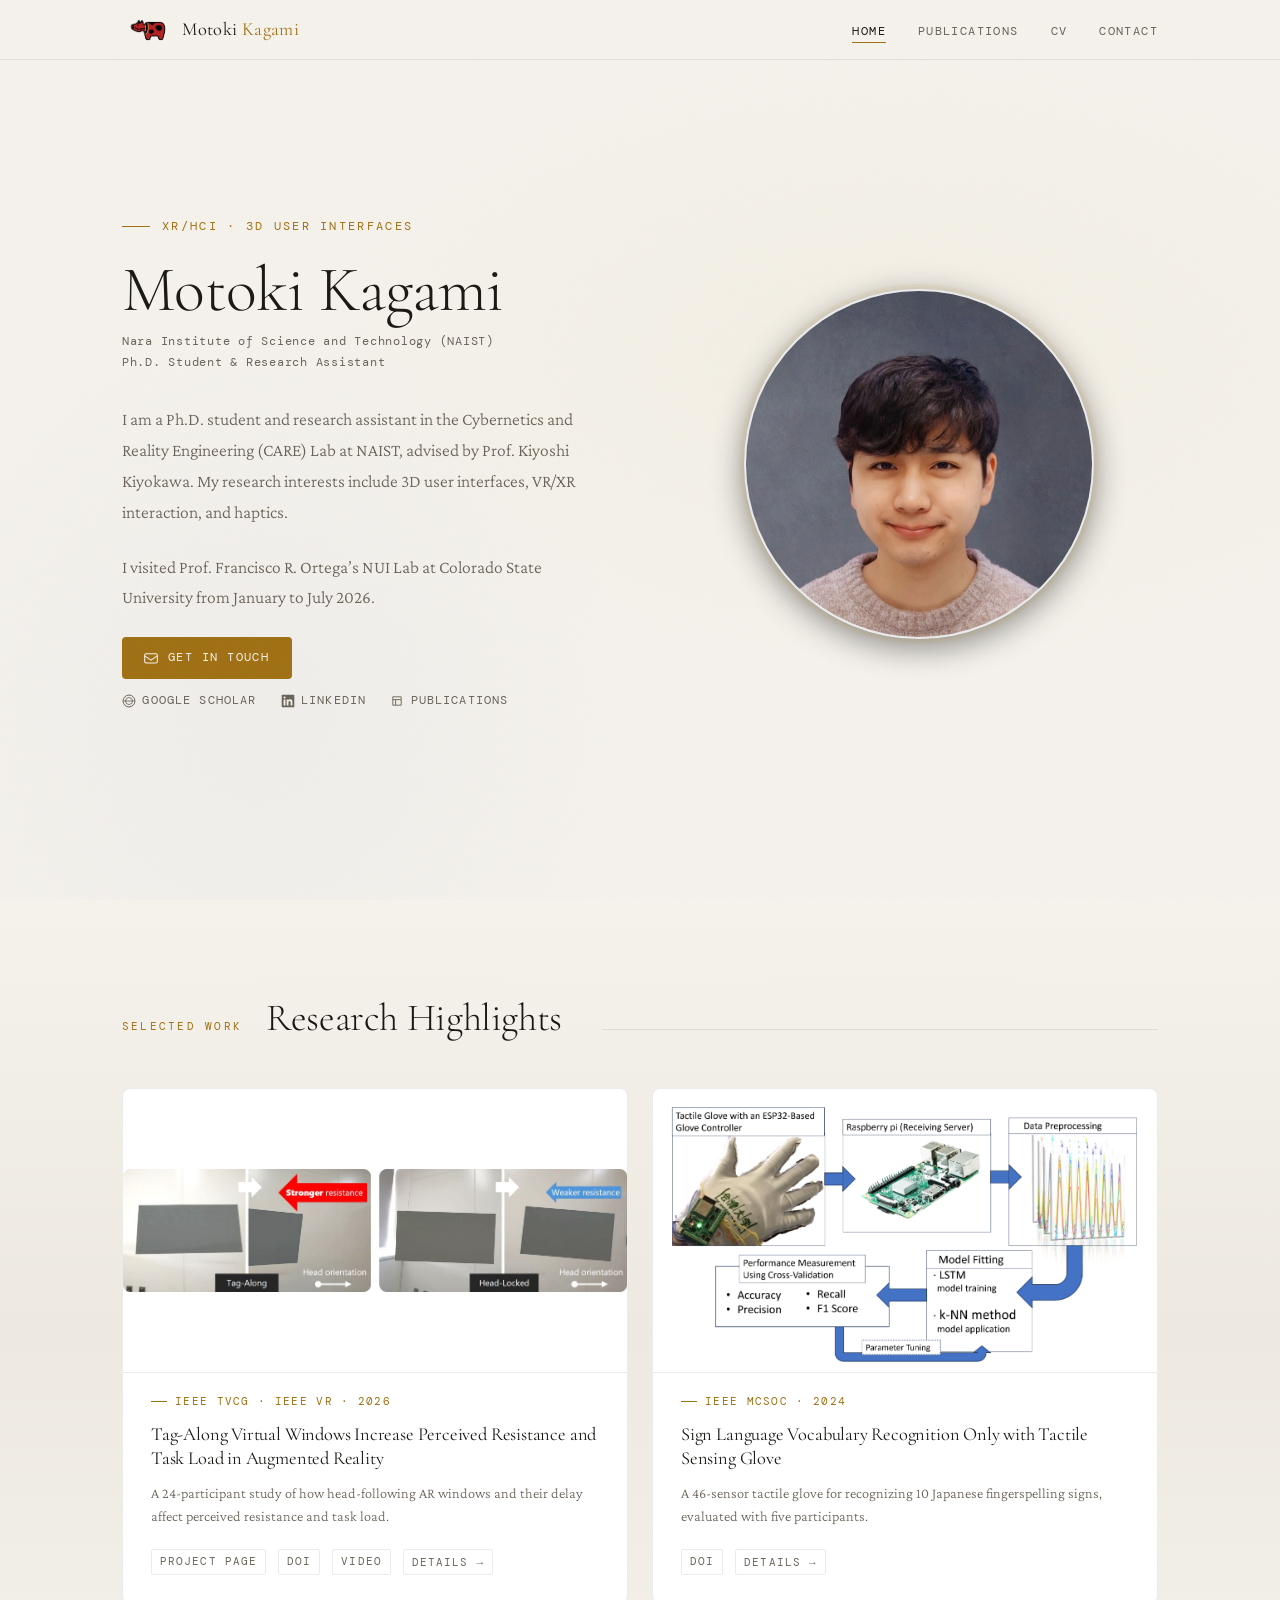
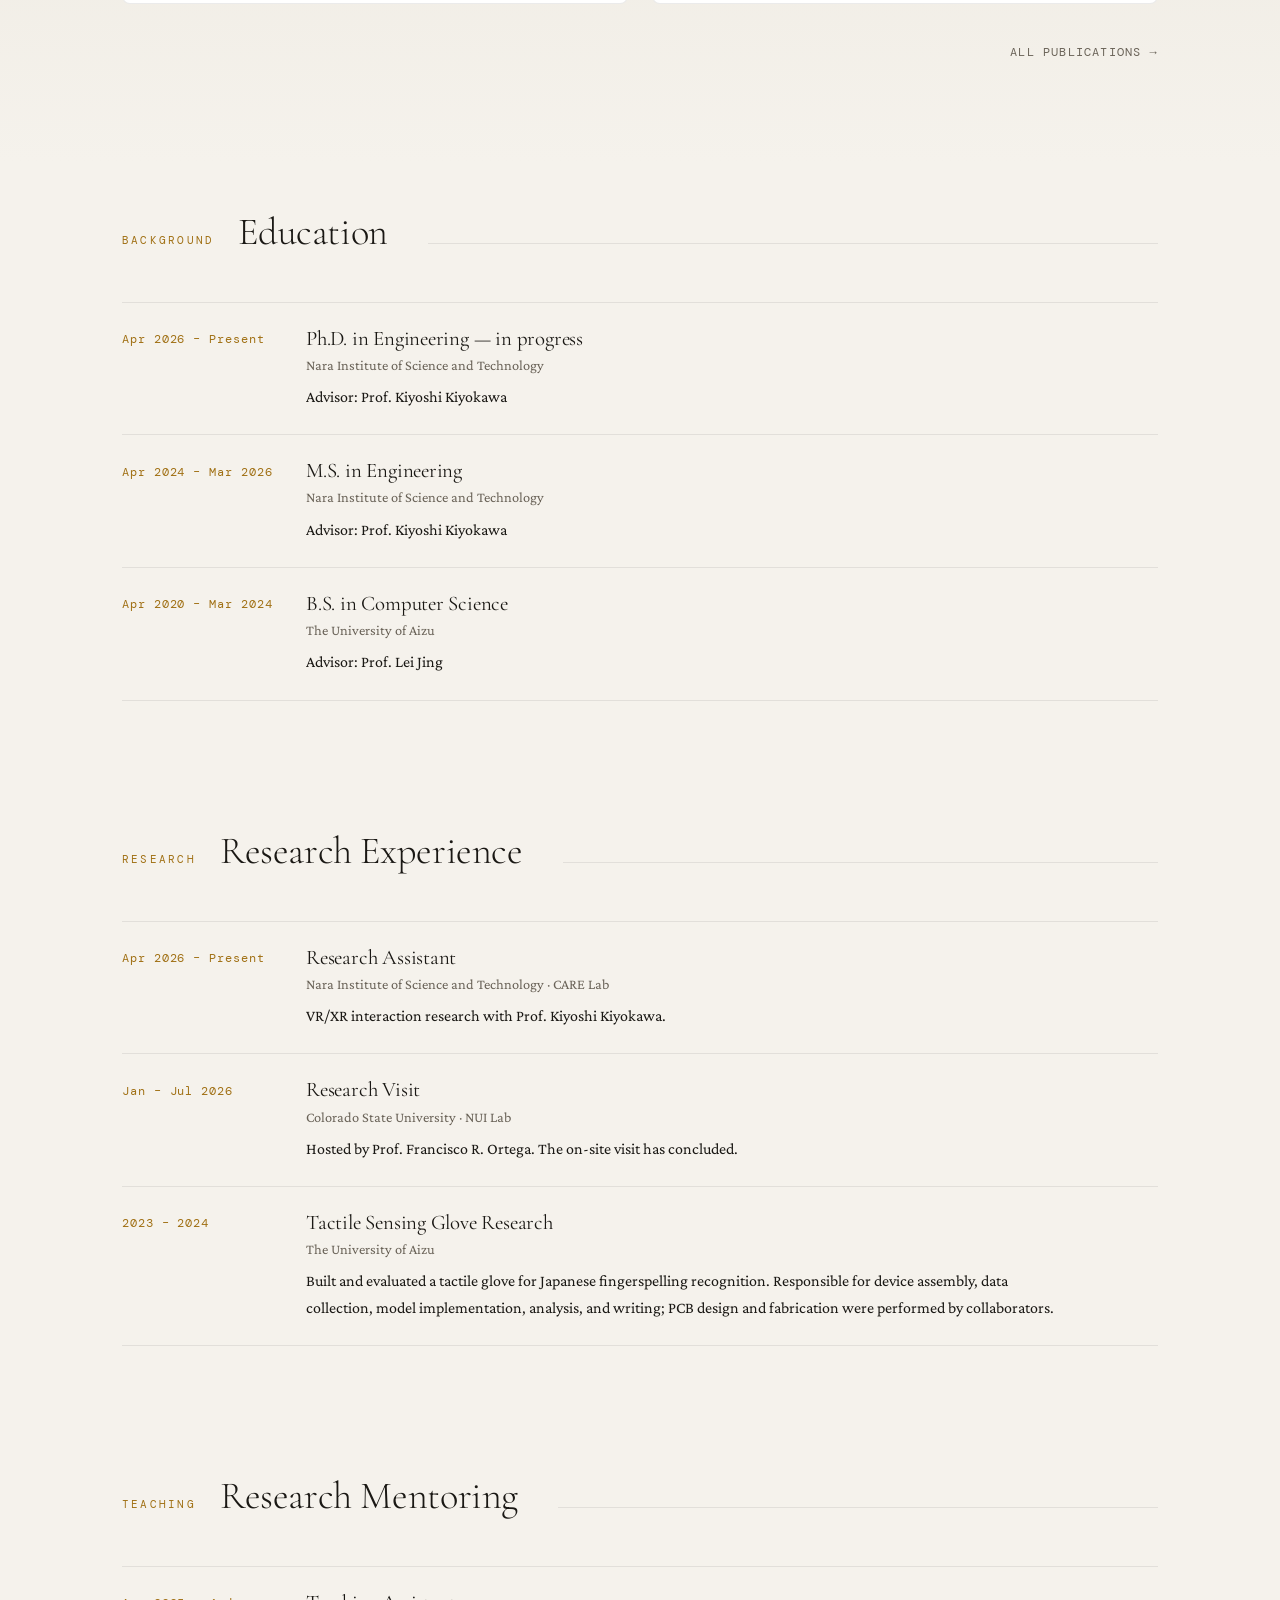
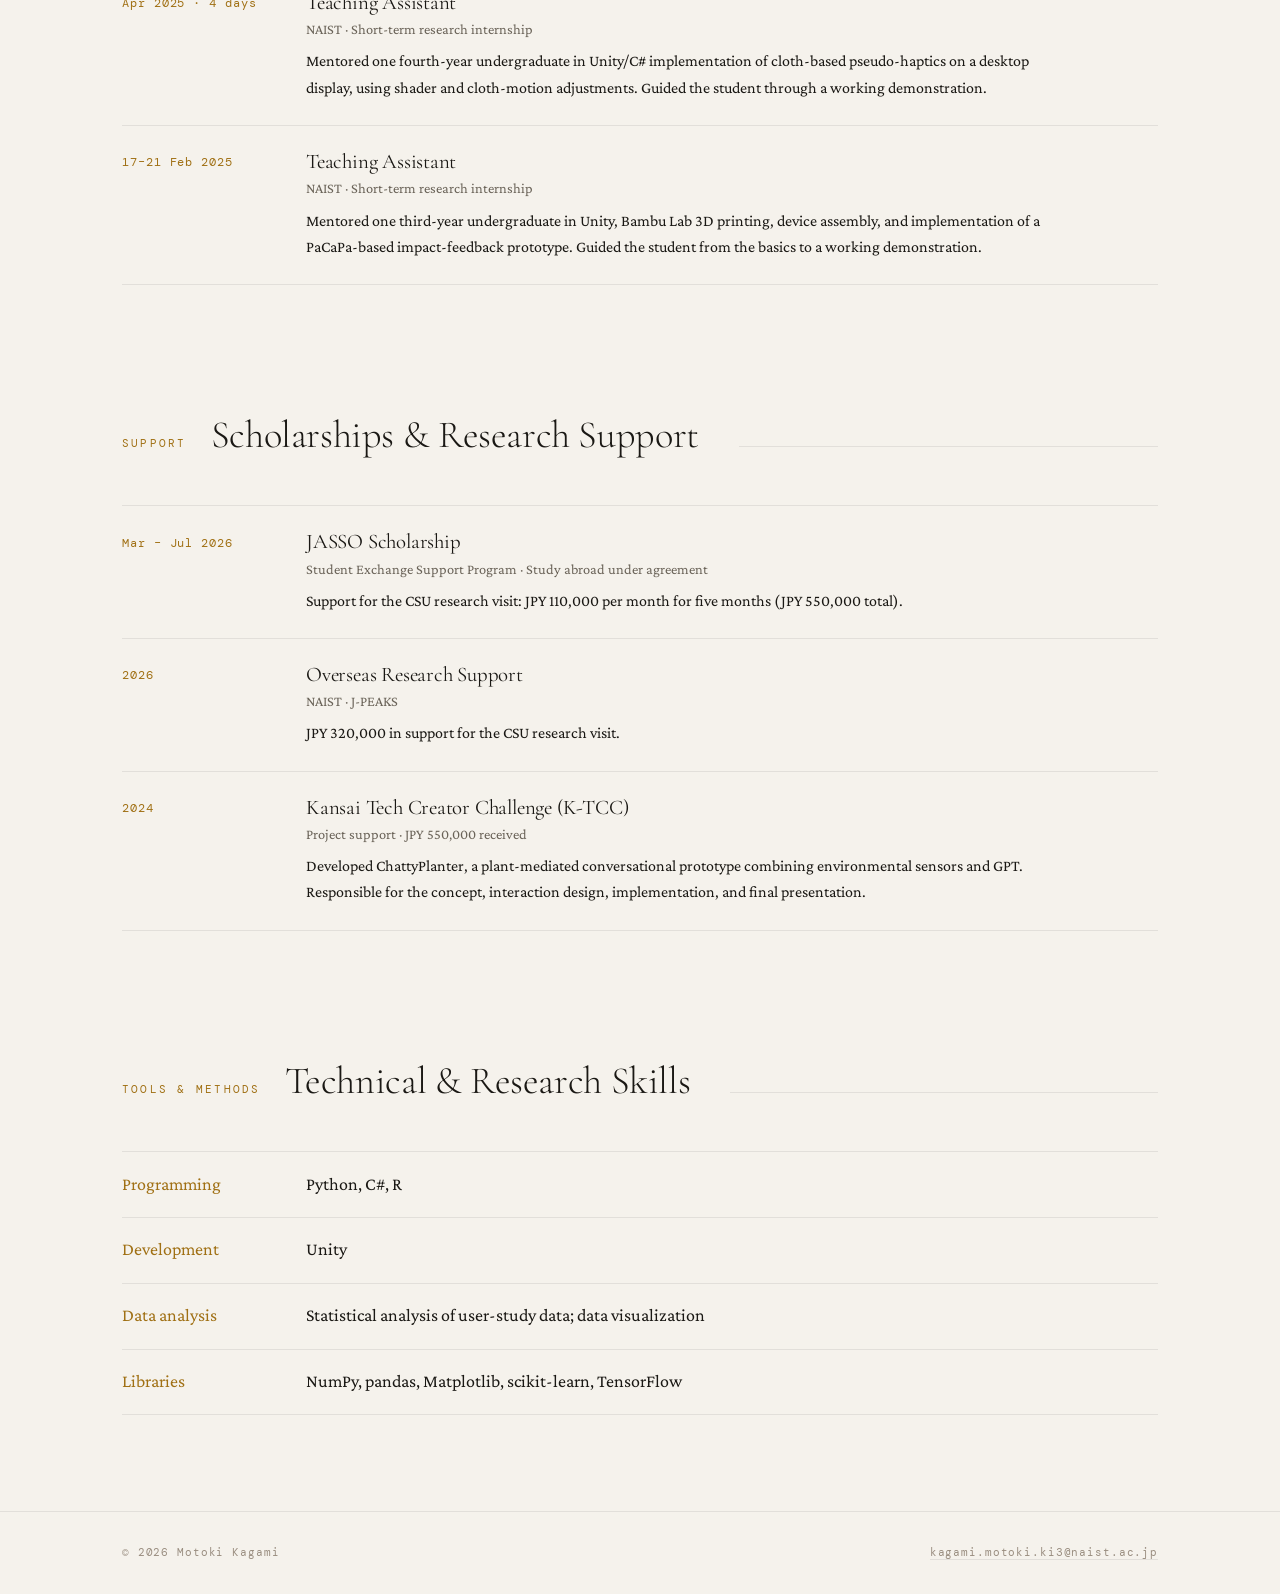
==== commit fa4a50e4: "Version site assets to prevent mixed cached scripts" ====
--- a/index.html
+++ b/index.html
@@ -36,7 +36,7 @@
   <link rel="canonical" href="https://mockey-design.github.io/motokikagami.github.io/" />
   <link rel="icon" href="cow_icon.png" />
 
-  <link rel="stylesheet" href="css/style.css?v=20261012" />
+  <link rel="stylesheet" href="css/style.css?v=e680d6a841d1" />
 
   <style>
     /* ---- Circular portrait ---- */
@@ -464,12 +464,12 @@
 </footer>
 
 <!-- =============== SCRIPTS =============== -->
-<script src="js/config.js?v=20261012"></script>
-
-<script src="js/main.js?v=20261012"></script>
-<script src="js/home.js?v=20261012"></script>
-
-<script src="js/load-publications.js?v=20261012"></script>
+<script src="js/config.js?v=d33fc132ece9"></script>
+
+<script src="js/main.js?v=80051e373b63"></script>
+<script src="js/home.js?v=7cc1a9e4dc67"></script>
+
+<script src="js/load-publications.js?v=2510e71928c2"></script>
 
 <!-- サイバーパンク hover エフェクト -->
 <script>
